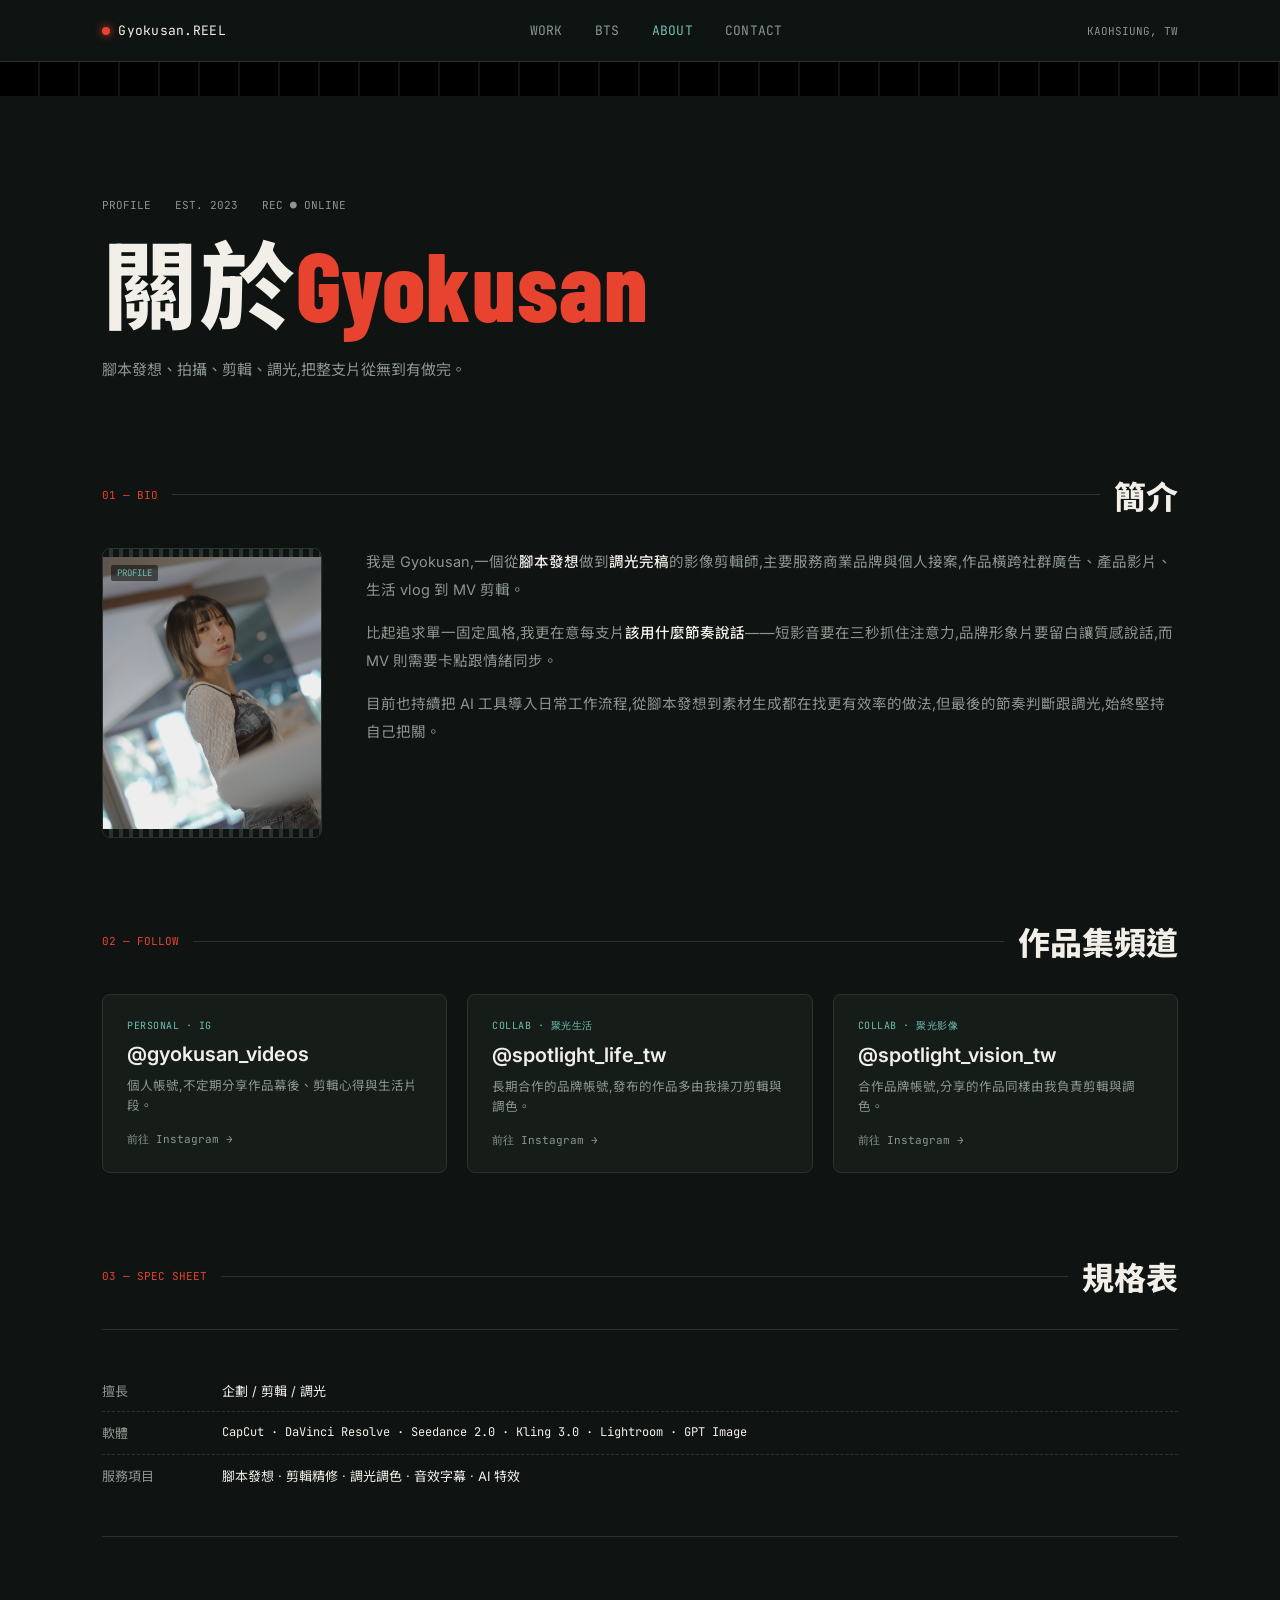
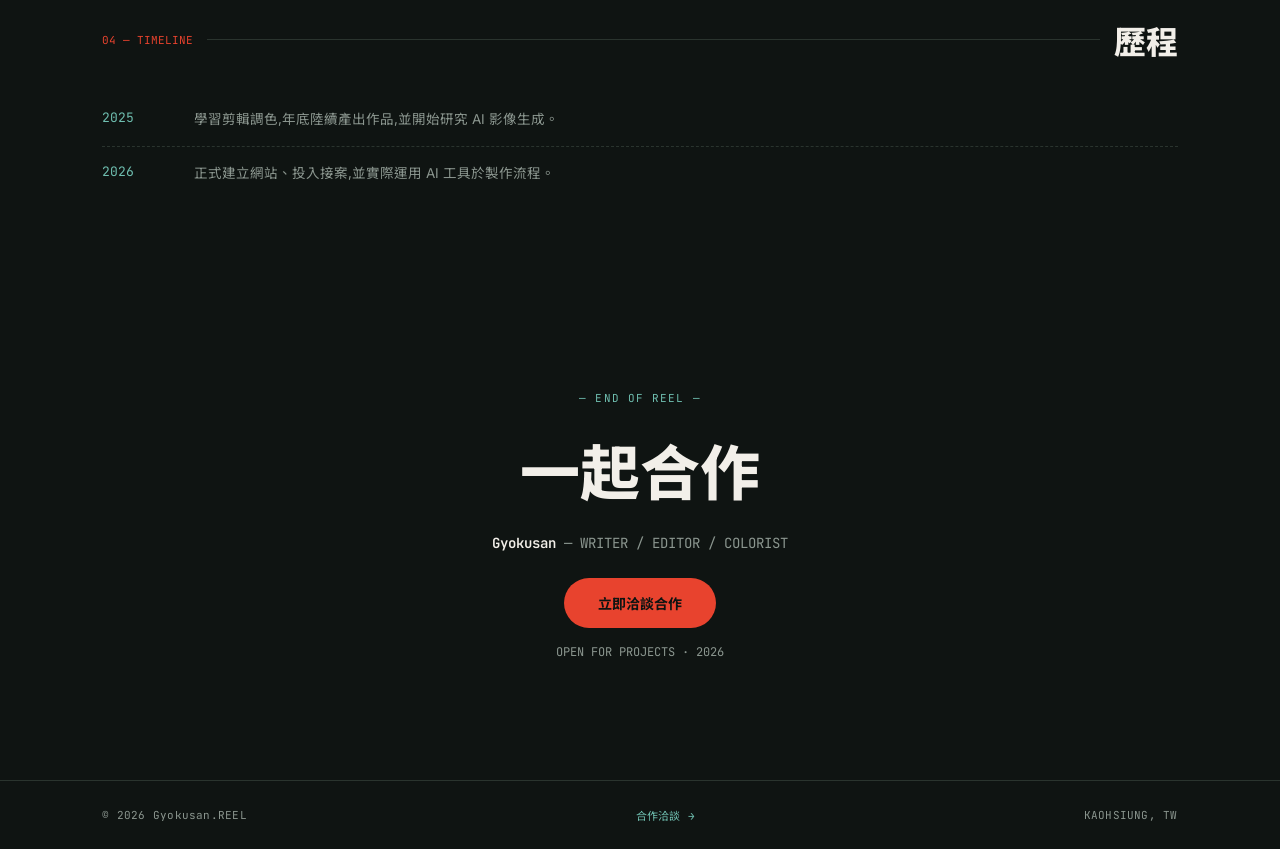
==== about.html @ 6fe77534 "Add Decap CMS support for works/bts grid" ====
<!DOCTYPE html>
<html lang="zh-Hant">
<head>
<meta charset="utf-8">
<meta name="viewport" content="width=device-width, initial-scale=1">
<title>關於 Gyokusan — Gyokusan.REEL</title>
<link rel="preconnect" href="https://fonts.googleapis.com">
<link href="https://fonts.googleapis.com/css2?family=Barlow+Condensed:wght@600;800&family=Inter:wght@400;500;600&family=JetBrains+Mono:wght@400;500&family=Noto+Sans+TC:wght@400;500;700;900&display=swap" rel="stylesheet">
<link rel="stylesheet" href="css/style.css">
</head>
<body>

<canvas id="ambient-canvas" data-color="111,191,176"></canvas>

<nav class="site-nav">
  <div class="site-nav__brand"><span class="site-nav__dot"></span>Gyokusan.REEL</div>
  <div class="site-nav__links">
    <a href="index.html">WORK</a>
    <a href="bts.html">BTS</a>
    <a href="about.html" class="is-active">ABOUT</a>
    <a href="contact.html">CONTACT</a>
  </div>
  <div class="site-nav__loc">KAOHSIUNG, TW</div>
</nav>

<div class="filmstrip"></div>

<section class="hero">
  <div class="hero__tags"><span>PROFILE</span><span>EST. 2023</span><span>REC ● ONLINE</span></div>
  <h1 style="font-size:clamp(44px,8vw,96px);">關於<span style="color:var(--accent-red);">Gyokusan</span></h1>
  <p style="max-width:480px;">腳本發想、拍攝、剪輯、調光,把整支片從無到有做完。</p>
</section>

<div class="section-head">
  <span class="section-head__tag">01 — BIO</span>
  <div class="section-head__rule"></div>
  <h2>簡介</h2>
</div>

<div class="about-bio">
  <div class="about-bio__photo">
    <div class="video-card__perf"></div>
    <div class="about-bio__photo-frame">
      <img src="images/profile.jpg" alt="Gyokusan 個人照">
      <span class="about-bio__photo-tag">PROFILE</span>
    </div>
    <div class="video-card__perf"></div>
  </div>
  <div class="about-bio__text">
    <p>我是 Gyokusan,一個從<b>腳本發想</b>做到<b>調光完稿</b>的影像剪輯師,主要服務商業品牌與個人接案,作品橫跨社群廣告、產品影片、生活 vlog 到 MV 剪輯。</p>
    <p>比起追求單一固定風格,我更在意每支片<b>該用什麼節奏說話</b>——短影音要在三秒抓住注意力,品牌形象片要留白讓質感說話,而 MV 則需要卡點跟情緒同步。</p>
    <p>目前也持續把 AI 工具導入日常工作流程,從腳本發想到素材生成都在找更有效率的做法,但最後的節奏判斷跟調光,始終堅持自己把關。</p>
  </div>
</div>

<div class="section-head">
  <span class="section-head__tag">02 — FOLLOW</span>
  <div class="section-head__rule"></div>
  <h2>作品集頻道</h2>
</div>

<div class="channel-grid">
  <a href="https://www.instagram.com/gyokusan_videos" target="_blank" rel="noopener" class="channel-card">
    <span class="channel-card__label">PERSONAL · IG</span>
    <span class="channel-card__handle">@gyokusan_videos</span>
    <span class="channel-card__desc">個人帳號,不定期分享作品幕後、剪輯心得與生活片段。</span>
    <span class="channel-card__link">前往 Instagram →</span>
  </a>
  <a href="https://www.instagram.com/spotlight_life_tw" target="_blank" rel="noopener" class="channel-card">
    <span class="channel-card__label">COLLAB · 聚光生活</span>
    <span class="channel-card__handle">@spotlight_life_tw</span>
    <span class="channel-card__desc">長期合作的品牌帳號,發布的作品多由我操刀剪輯與調色。</span>
    <span class="channel-card__link">前往 Instagram →</span>
  </a>
  <a href="https://www.instagram.com/spotlight_vision_tw" target="_blank" rel="noopener" class="channel-card">
    <span class="channel-card__label">COLLAB · 聚光影像</span>
    <span class="channel-card__handle">@spotlight_vision_tw</span>
    <span class="channel-card__desc">合作品牌帳號,分享的作品同樣由我負責剪輯與調色。</span>
    <span class="channel-card__link">前往 Instagram →</span>
  </a>
</div>

<div class="section-head">
  <span class="section-head__tag">03 — SPEC SHEET</span>
  <div class="section-head__rule"></div>
  <h2>規格表</h2>
</div>

<div class="spec-sheet">
  <div class="spec-sheet__row"><span class="spec-sheet__label">擅長</span><span>企劃 / 剪輯 / 調光</span></div>
  <div class="spec-sheet__row"><span class="spec-sheet__label">軟體</span><span class="spec-sheet__mono">CapCut · DaVinci Resolve · Seedance 2.0 · Kling 3.0 · Lightroom · GPT Image</span></div>
  <div class="spec-sheet__row"><span class="spec-sheet__label">服務項目</span><span>腳本發想 · 剪輯精修 · 調光調色 · 音效字幕 · AI 特效</span></div>
</div>

<div class="section-head">
  <span class="section-head__tag">04 — TIMELINE</span>
  <div class="section-head__rule"></div>
  <h2>歷程</h2>
</div>

<div class="timeline">
  <div class="timeline__row">
    <div class="timeline__year">2025</div>
    <div class="timeline__desc">學習剪輯調色,年底陸續產出作品,並開始研究 AI 影像生成。</div>
  </div>
  <div class="timeline__row">
    <div class="timeline__year">2026</div>
    <div class="timeline__desc">正式建立網站、投入接案,並實際運用 AI 工具於製作流程。</div>
  </div>
</div>

<div class="cta-block">
  <div class="cta-block__eyebrow">— END OF REEL —</div>
  <h2>一起合作</h2>
  <div class="cta-block__name"><b>Gyokusan</b> <span>— WRITER / EDITOR / COLORIST</span></div>
  <a href="contact.html" class="btn-primary">立即洽談合作</a>
  <div class="cta-block__status">OPEN FOR PROJECTS · 2026</div>
</div>

<footer class="site-footer">
  <span>© 2026 Gyokusan.REEL</span>
  <a href="contact.html">合作洽談 →</a>
  <span>KAOHSIUNG, TW</span>
</footer>

<script src="js/main.js"></script>
</body>
</html>
---- css/style.css ----
/* ==========================================================================
   Gyokusan.REEL — 共用樣式表
   Design tokens 依 README 規格還原
   ========================================================================== */

:root {
  --bg: #0F1412;
  --card-bg: #161D19;
  --border: #2A342E;
  --text: #F2EFE9;
  --text-muted: #8B968F;
  --text-muted-2: #5D6863;
  --accent-red: #E8432E;
  --accent-green: #6FBFB0;
}

* { box-sizing: border-box; }

html { scroll-behavior: smooth; }

body {
  margin: 0;
  background: var(--bg);
  color: var(--text);
  -webkit-font-smoothing: antialiased;
  font-family: 'Inter', 'Noto Sans TC', sans-serif;
}

a { color: var(--accent-green); text-decoration: none; }
a:hover { color: var(--text); }

.mono { font-family: 'JetBrains Mono', 'Noto Sans TC', monospace; }

input, textarea, select {
  font-family: 'Inter', 'Noto Sans TC', sans-serif;
}
input::placeholder, textarea::placeholder { color: var(--text-muted-2); }

@keyframes pulse { 0%, 100% { opacity: 1; } 50% { opacity: 0.35; } }

/* ---------------- Ambient background canvas ---------------- */
#ambient-canvas {
  position: fixed;
  inset: 0;
  z-index: -1;
  pointer-events: none;
  display: block;
}

/* ---------------- Nav bar ---------------- */
.site-nav {
  display: flex;
  align-items: center;
  justify-content: space-between;
  padding: 22px 8vw;
  border-bottom: 1px solid var(--border);
  position: sticky;
  top: 0;
  background: rgba(15, 20, 18, 0.9);
  backdrop-filter: blur(6px);
  z-index: 10;
}
.site-nav__brand {
  font-family: 'JetBrains Mono', 'Noto Sans TC', monospace;
  letter-spacing: 0.02em;
  font-size: 13px;
  display: flex;
  align-items: center;
  gap: 8px;
}
.site-nav__dot {
  width: 8px; height: 8px; border-radius: 50%;
  background: var(--accent-red);
  box-shadow: 0 0 8px var(--accent-red);
  display: inline-block;
  animation: pulse 1.6s infinite;
}
.site-nav__links {
  display: flex;
  gap: 32px;
  font-size: 13px;
  font-family: 'JetBrains Mono', 'Noto Sans TC', monospace;
  letter-spacing: 0.02em;
}
.site-nav__links a { color: var(--text-muted); }
.site-nav__links a.is-active { color: var(--accent-green); }
.site-nav__loc {
  font-family: 'JetBrains Mono', 'Noto Sans TC', monospace;
  font-size: 11px;
  color: var(--text-muted);
}

/* film-strip decorative bar */
.filmstrip {
  background: #000;
  height: 34px;
  width: 100%;
  background-image: repeating-linear-gradient(90deg, transparent, transparent 38px, rgba(242,239,233,0.08) 38px, rgba(242,239,233,0.08) 40px);
}

/* ---------------- Hero ---------------- */
.hero { position: relative; padding: 8vw 8vw 5vw; }
.hero__tags {
  font-size: 11px; color: var(--text-muted);
  display: flex; gap: 24px; margin-bottom: 28px; flex-wrap: wrap;
  font-family: 'JetBrains Mono', 'Noto Sans TC', monospace;
}
.hero h1 {
  font-family: 'Barlow Condensed', 'Noto Sans TC', sans-serif;
  font-weight: 800;
  letter-spacing: 0.01em;
  line-height: 0.92;
  margin: 0;
}
.hero p {
  color: var(--text-muted);
  font-size: 15px;
  line-height: 1.75;
  margin-top: 28px;
}
.hero__meta {
  margin-top: 40px;
  display: flex;
  flex-direction: column;
  gap: 6px;
  font-family: 'JetBrains Mono', 'Noto Sans TC', monospace;
  font-size: 11px;
  color: var(--text-muted);
}

/* ---------------- Section header (rule + label) ---------------- */
.section-head {
  display: flex; align-items: center; gap: 14px;
  padding: 0 8vw; margin: 10px 0 30px;
}
.section-head__tag {
  font-size: 11px; color: var(--accent-red); white-space: nowrap;
  font-family: 'JetBrains Mono', 'Noto Sans TC', monospace;
}
.section-head__rule { flex: 1; height: 1px; background: var(--border); }
.section-head h2 {
  font-family: 'Barlow Condensed', 'Noto Sans TC', sans-serif;
  font-weight: 800;
  font-size: clamp(24px, 3vw, 32px);
  white-space: nowrap;
  margin: 0;
}

/* ---------------- Editing pipeline timeline card (Home) ---------------- */
.pipeline-card {
  margin: 40px 8vw 80px;
  border: 1px solid var(--border);
  border-radius: 8px;
  padding: 20px 24px;
  background: var(--card-bg);
}
.pipeline-card__top {
  display: flex; justify-content: space-between; align-items: center;
  font-size: 11px; color: var(--text-muted); margin-bottom: 16px;
  flex-wrap: wrap; gap: 6px;
  font-family: 'JetBrains Mono', 'Noto Sans TC', monospace;
}
.pipeline-card__track {
  position: relative; height: 36px; border-radius: 4px; overflow: hidden;
  background-image: repeating-linear-gradient(90deg, var(--border), var(--border) 1px, transparent 1px, transparent 28px);
}
.pipeline-card__fill {
  position: absolute; left: 0; top: 0; bottom: 0; width: 34%;
  background: linear-gradient(90deg, rgba(232,67,46,0.35), rgba(232,67,46,0.05));
}
.pipeline-card__head {
  position: absolute; left: 34%; top: -4px; bottom: -4px; width: 2px;
  background: var(--accent-red);
}
.pipeline-card__labels {
  display: flex; justify-content: space-between; margin-top: 12px;
  font-size: 10px; color: var(--text-muted); flex-wrap: wrap; gap: 8px;
  font-family: 'JetBrains Mono', 'Noto Sans TC', monospace;
}
.pipeline-card__note {
  margin-top: 18px; padding-top: 14px; border-top: 1px dashed var(--border);
  font-size: 12px; color: var(--accent-green); text-align: center;
  letter-spacing: 0.03em;
  font-family: 'JetBrains Mono', 'Noto Sans TC', monospace;
}

/* ---------------- Video card row (Home, horizontal scroll) ---------------- */
.work-row { padding: 0 8vw; margin-bottom: 38px; }
.work-row__label {
  display: flex; align-items: center; gap: 10px; margin-bottom: 16px;
  font-size: 13px; color: var(--text-muted);
}
.work-row__dot { width: 6px; height: 6px; border-radius: 50%; background: var(--accent-green); }
.work-row__scroll { display: flex; gap: 12px; overflow-x: auto; padding-bottom: 14px; }

/* ---------------- Video card ---------------- */
.video-card {
  width: 130px; flex-shrink: 0;
  background: var(--card-bg);
  border: 1px solid var(--border);
  border-radius: 8px;
  overflow: hidden;
  cursor: pointer;
}
.video-card__media {
  aspect-ratio: 9 / 16;
  background: linear-gradient(135deg, #24312A, #10140F);
  position: relative;
  display: flex; align-items: center; justify-content: center;
}
.video-card--square .video-card__media { aspect-ratio: 1 / 1; }
.video-card__media.has-thumb { background-size: cover; background-position: center; }
.video-card__ratio-tag {
  position: absolute; top: 8px; left: 8px;
  font-size: 9px; background: rgba(0,0,0,0.5); padding: 3px 6px; border-radius: 3px;
  color: var(--accent-green);
  font-family: 'JetBrains Mono', monospace;
}
.video-card__cat-tag {
  position: absolute; top: 6px; right: 6px;
  font-size: 7px; background: rgba(232,67,46,0.65); padding: 2px 4px; border-radius: 2px;
  font-family: 'JetBrains Mono', monospace;
}
.video-card__play-icon {
  width: 0; height: 0;
  border-top: 10px solid transparent; border-bottom: 10px solid transparent;
  border-left: 16px solid rgba(242,239,233,0.55);
  filter: drop-shadow(0 0 2px rgba(0,0,0,0.6));
}
.video-card__dur-tag {
  position: absolute; bottom: 8px; right: 8px;
  font-size: 9px; background: rgba(0,0,0,0.5); padding: 3px 6px; border-radius: 3px;
  color: var(--text-muted);
  font-family: 'JetBrains Mono', monospace;
}
.video-card__num-tag {
  position: absolute; top: 6px; left: 6px;
  font-size: 9px; color: var(--accent-green); background: rgba(0,0,0,0.5);
  padding: 2px 5px; border-radius: 2px;
  font-family: 'JetBrains Mono', monospace;
}
.video-card__info { padding: 10px 12px 12px; }
.video-card__title { font-size: 13px; margin-bottom: 3px; font-weight: 600; }
.video-card__desc { font-size: 10px; color: var(--text-muted); }
.video-card iframe { width: 100%; height: 100%; border: 0; display: block; }

/* film-perforation strip used on BTS square cards */
.video-card__perf {
  height: 8px;
  background-image: repeating-linear-gradient(90deg, #0F1412 0 6px, var(--border) 6px 10px);
}

/* expand-to-modal button, shown once a card is playing */
.video-card__expand {
  position: absolute; bottom: 6px; left: 6px;
  width: 22px; height: 22px; border-radius: 4px;
  background: rgba(0,0,0,0.6); border: 1px solid rgba(242,239,233,0.3);
  display: flex; align-items: center; justify-content: center;
  cursor: pointer; z-index: 2;
}
.video-card__expand svg { width: 12px; height: 12px; }

/* grid layout used on AllWorks / BTS */
.video-grid {
  display: grid;
  grid-template-columns: repeat(auto-fill, minmax(150px, 1fr));
  gap: 14px;
  padding: 0 8vw 100px;
}
.video-grid--square {
  display: grid;
  grid-template-columns: repeat(auto-fill, minmax(130px, 1fr));
  gap: 10px;
  padding: 0 8vw;
  margin-bottom: 100px;
}

/* ---------------- Filter chips (AllWorks) ---------------- */
.filter-row {
  display: flex; gap: 10px; padding: 30px 8vw 34px; flex-wrap: wrap;
  font-family: 'JetBrains Mono', monospace;
}
.filter-chip {
  font-size: 11px; padding: 8px 18px; border-radius: 20px;
  border: 1px solid var(--border); color: var(--text-muted);
  cursor: pointer; background: transparent;
  font-family: 'JetBrains Mono', monospace;
}
.filter-chip.is-active {
  border-color: var(--accent-green); color: var(--bg);
  background: var(--accent-green); font-weight: 600;
}

/* ---------------- CTA / footer block ---------------- */
.cta-block { padding: 100px 8vw 120px; text-align: center; }
.cta-block__eyebrow {
  font-size: 11px; color: var(--accent-green); margin-bottom: 20px;
  letter-spacing: 0.1em;
  font-family: 'JetBrains Mono', monospace;
}
.cta-block h2 {
  font-family: 'Barlow Condensed', 'Noto Sans TC', sans-serif;
  font-weight: 800;
  font-size: clamp(38px, 6vw, 60px);
  margin: 0 0 22px;
}
.cta-block__name {
  font-size: 14px; margin: 6px 0 26px;
  font-family: 'JetBrains Mono', monospace;
}
.cta-block__name b { color: var(--text); font-weight: 600; }
.cta-block__name span { color: var(--text-muted); }
.btn-primary {
  display: inline-flex; align-items: center; gap: 10px;
  padding: 15px 34px; background: var(--accent-red); color: var(--bg);
  font-weight: 700; border-radius: 40px; font-size: 14px; text-decoration: none;
  border: none; cursor: pointer;
}
.cta-block__status {
  color: var(--text-muted); font-size: 12px; margin-top: 16px;
  font-family: 'JetBrains Mono', monospace;
}

.btn-ghost {
  display: inline-flex; align-items: center; gap: 10px;
  font-family: 'JetBrains Mono', monospace; font-size: 12px; letter-spacing: 0.04em;
  padding: 13px 32px; border: 1px solid var(--border); border-radius: 30px;
  color: var(--text-muted); text-decoration: none; cursor: pointer; background: transparent;
}

/* ---------------- Site footer ---------------- */
.site-footer {
  display: flex; justify-content: space-between; align-items: center;
  padding: 26px 8vw; border-top: 1px solid var(--border);
  font-size: 11px; color: var(--text-muted); flex-wrap: wrap; gap: 10px;
  font-family: 'JetBrains Mono', 'Noto Sans TC', monospace; letter-spacing: 0.02em;
}

/* ==========================================================================
   About page
   ========================================================================== */
.about-bio {
  padding: 0 8vw; margin-bottom: 80px;
  display: grid; grid-template-columns: 220px 1fr; gap: 44px;
}
.about-bio__photo {
  border: 1px solid var(--border); border-radius: 8px; overflow: hidden; height: fit-content;
}
.about-bio__photo-frame { aspect-ratio: 4 / 5; position: relative; overflow: hidden; }
.about-bio__photo-frame img {
  width: 100%; height: 100%; object-fit: cover; object-position: center 30%; display: block;
}
.about-bio__photo-tag {
  position: absolute; top: 8px; left: 8px;
  font-size: 9px; color: var(--accent-green); background: rgba(0,0,0,0.5);
  padding: 2px 6px; border-radius: 2px;
  font-family: 'JetBrains Mono', monospace;
}
.about-bio__text p {
  font-size: 14.5px; line-height: 1.9; color: var(--text-muted); margin: 0 0 16px;
}
.about-bio__text p:last-child { margin-bottom: 0; }
.about-bio__text b { color: var(--text); font-weight: 500; }

.channel-grid {
  padding: 0 8vw; margin-bottom: 80px;
  display: grid; grid-template-columns: repeat(auto-fit, minmax(260px, 1fr)); gap: 20px;
}
.channel-card {
  text-decoration: none; color: inherit;
  background: var(--card-bg); border: 1px solid var(--border); border-radius: 8px;
  padding: 24px; display: flex; flex-direction: column; gap: 10px;
}
.channel-card__label {
  font-size: 10px; color: var(--accent-green); font-family: 'JetBrains Mono', monospace; letter-spacing: 0.05em;
}
.channel-card__handle { font-size: 20px; font-weight: 600; }
.channel-card__desc { font-size: 12.5px; color: var(--text-muted); line-height: 1.6; }
.channel-card__link { font-size: 11px; color: var(--text-muted); font-family: 'JetBrains Mono', monospace; margin-top: 6px; }

.spec-sheet {
  margin: 0 8vw 80px; border-top: 1px solid var(--border); border-bottom: 1px solid var(--border);
  padding: 40px 0;
}
.spec-sheet__row {
  display: flex; align-items: flex-start; gap: 24px; padding: 11px 0;
  border-bottom: 1px dashed var(--border); font-size: 13px;
}
.spec-sheet__row:last-child { border-bottom: none; }
.spec-sheet__label { color: var(--text-muted); flex: 0 0 96px; white-space: nowrap; }
.spec-sheet__mono { font-family: 'JetBrains Mono', monospace; font-size: 12px; line-height: 1.6; }

.timeline { padding: 0 8vw; margin-bottom: 90px; }
.timeline__row { display: flex; gap: 28px; padding: 16px 0; border-bottom: 1px dashed var(--border); }
.timeline__row:last-child { border-bottom: none; }
.timeline__year { flex: 0 0 64px; color: var(--accent-green); font-size: 13px; font-family: 'JetBrains Mono', monospace; }
.timeline__desc { font-size: 13.5px; color: var(--text-muted); line-height: 1.6; }

/* ==========================================================================
   Contact page
   ========================================================================== */
.quick-links {
  padding: 0 8vw; margin-bottom: 70px;
  display: grid; grid-template-columns: repeat(auto-fit, minmax(220px, 1fr)); gap: 16px;
}
.quick-link-card {
  text-decoration: none; color: inherit;
  background: var(--card-bg); border: 1px solid var(--border); border-radius: 8px;
  padding: 22px; display: flex; flex-direction: column; gap: 8px;
}
.quick-link-card__label { font-size: 10px; color: var(--accent-green); font-family: 'JetBrains Mono', monospace; letter-spacing: 0.05em; }
.quick-link-card__value { font-size: 15px; font-weight: 600; word-break: break-all; }

.pricing-block { padding: 0 8vw; margin-bottom: 70px; }
.pricing-block__label { font-size: 13px; color: var(--accent-green); font-family: 'JetBrains Mono', monospace; margin-bottom: 14px; }

.tier-grid {
  display: grid; grid-template-columns: repeat(auto-fit, minmax(240px, 1fr)); gap: 12px; margin-bottom: 44px;
}
.tier-card {
  background: var(--card-bg); border: 1px solid var(--border); border-radius: 8px;
  padding: 20px 22px; display: flex; flex-direction: column; gap: 8px;
}
.tier-card__name { font-size: 14px; font-weight: 700; }
.tier-card__for { font-size: 11.5px; color: var(--accent-green); }
.tier-card__desc { font-size: 12.5px; color: var(--text-muted); line-height: 1.6; }

.price-table { border: 1px solid var(--border); border-radius: 8px; overflow-x: auto; margin-bottom: 12px; }
.price-table__row {
  display: grid; grid-template-columns: 130px repeat(3, 1fr); gap: 12px;
  padding: 14px 18px; border-bottom: 1px dashed var(--border); font-size: 13px; min-width: 520px;
}
.price-table__row:last-child { border-bottom: none; }
.price-table__row--head { border-bottom: 1px solid var(--border); font-size: 12px; color: var(--text-muted); }
.price-table__row span:first-child { color: var(--text-muted); }
.pricing-block__footnote { margin: 0 0 44px; font-size: 12px; color: var(--text-muted); line-height: 1.6; }

.notice-box {
  padding: 16px 18px; border: 1px dashed var(--border); border-radius: 8px;
  font-size: 12.5px; color: var(--text-muted); line-height: 1.7;
}
.notice-box b { color: var(--text); font-weight: 600; }

.process-block { padding: 0 8vw; margin-bottom: 70px; }
.process-block__label { font-size: 13px; color: var(--accent-green); font-family: 'JetBrains Mono', monospace; margin-bottom: 18px; }
.process-grid { display: grid; grid-template-columns: repeat(auto-fit, minmax(130px, 1fr)); gap: 10px; }
.process-step { text-align: center; padding: 16px 8px; }
.process-step__title { font-size: 13px; font-weight: 600; margin-bottom: 4px; }
.process-step__desc { font-size: 11px; color: var(--text-muted); line-height: 1.5; }
.process-block .notice-box { margin-top: 26px; }

/* ---------------- Contact form ---------------- */
.form-wrap { padding: 0 8vw; margin-bottom: 100px; }
.form-card {
  max-width: 640px; background: var(--card-bg); border: 1px solid var(--border);
  border-radius: 12px; padding: 36px;
}
.form-field { display: flex; flex-direction: column; gap: 8px; margin-bottom: 20px; }
.form-field:last-of-type { margin-bottom: 0; }
.form-field label {
  font-size: 12px; color: var(--text-muted); font-family: 'JetBrains Mono', monospace;
}
.form-field input, .form-field select, .form-field textarea {
  background: var(--bg); border: 1px solid var(--border); border-radius: 6px;
  padding: 12px 14px; color: var(--text); font-size: 14px; outline: none;
  font-family: inherit; resize: vertical;
}
.form-field input:focus, .form-field select:focus, .form-field textarea:focus {
  border-color: var(--accent-green);
}
.form-hint { font-size: 10.5px; color: var(--text-muted-2); line-height: 1.5; }
.form-submit-note { font-size: 11px; color: var(--text-muted); line-height: 1.6; margin-top: 16px; }
.form-card button[disabled] { opacity: 0.6; cursor: not-allowed; }

.form-success { text-align: center; padding: 30px 0; display: flex; flex-direction: column; gap: 14px; align-items: center; }
.form-success__eyebrow { font-size: 12px; color: var(--accent-green); letter-spacing: 0.1em; font-family: 'JetBrains Mono', monospace; }
.form-success__title { font-size: 20px; font-weight: 600; }
.form-success__desc { font-size: 13px; color: var(--text-muted); max-width: 400px; line-height: 1.7; }
.btn-reset {
  margin-top: 10px; padding: 10px 24px; background: transparent;
  border: 1px solid var(--border); border-radius: 30px; color: var(--text-muted);
  font-size: 12px; cursor: pointer;
}

.hidden { display: none !important; }

/* ==========================================================================
   BTS page extras
   ========================================================================== */
.bts-roll-head {
  display: flex; align-items: center; gap: 14px; padding: 0 8vw; margin: 10px 0 30px;
}
.bts-roll-head__count {
  font-size: 11px; color: var(--text-muted); margin-left: auto;
  font-family: 'JetBrains Mono', monospace;
}

/* ==========================================================================
   Video modal (真正彈出視窗)
   ========================================================================== */
.video-modal {
  position: fixed; inset: 0; z-index: 100;
  background: rgba(6, 9, 8, 0.86);
  display: flex; align-items: center; justify-content: center;
  padding: 40px 20px;
}
.video-modal__box {
  width: 100%; max-width: 900px;
  aspect-ratio: 16 / 9;
  background: #000;
  border: 1px solid var(--border);
  border-radius: 10px;
  overflow: hidden;
  position: relative;
}
.video-modal__box iframe { width: 100%; height: 100%; border: 0; display: block; }
.video-modal__close {
  position: absolute; top: -42px; right: 0;
  width: 32px; height: 32px; border-radius: 50%;
  background: var(--card-bg); border: 1px solid var(--border);
  color: var(--text); font-size: 16px; cursor: pointer;
  display: flex; align-items: center; justify-content: center;
}

/* ==========================================================================
   Responsive
   ========================================================================== */
@media (max-width: 720px) {
  .about-bio { grid-template-columns: 1fr; }
  .about-bio__photo { max-width: 220px; }
  .site-nav__links { gap: 18px; }
  .site-nav__loc { display: none; }
}
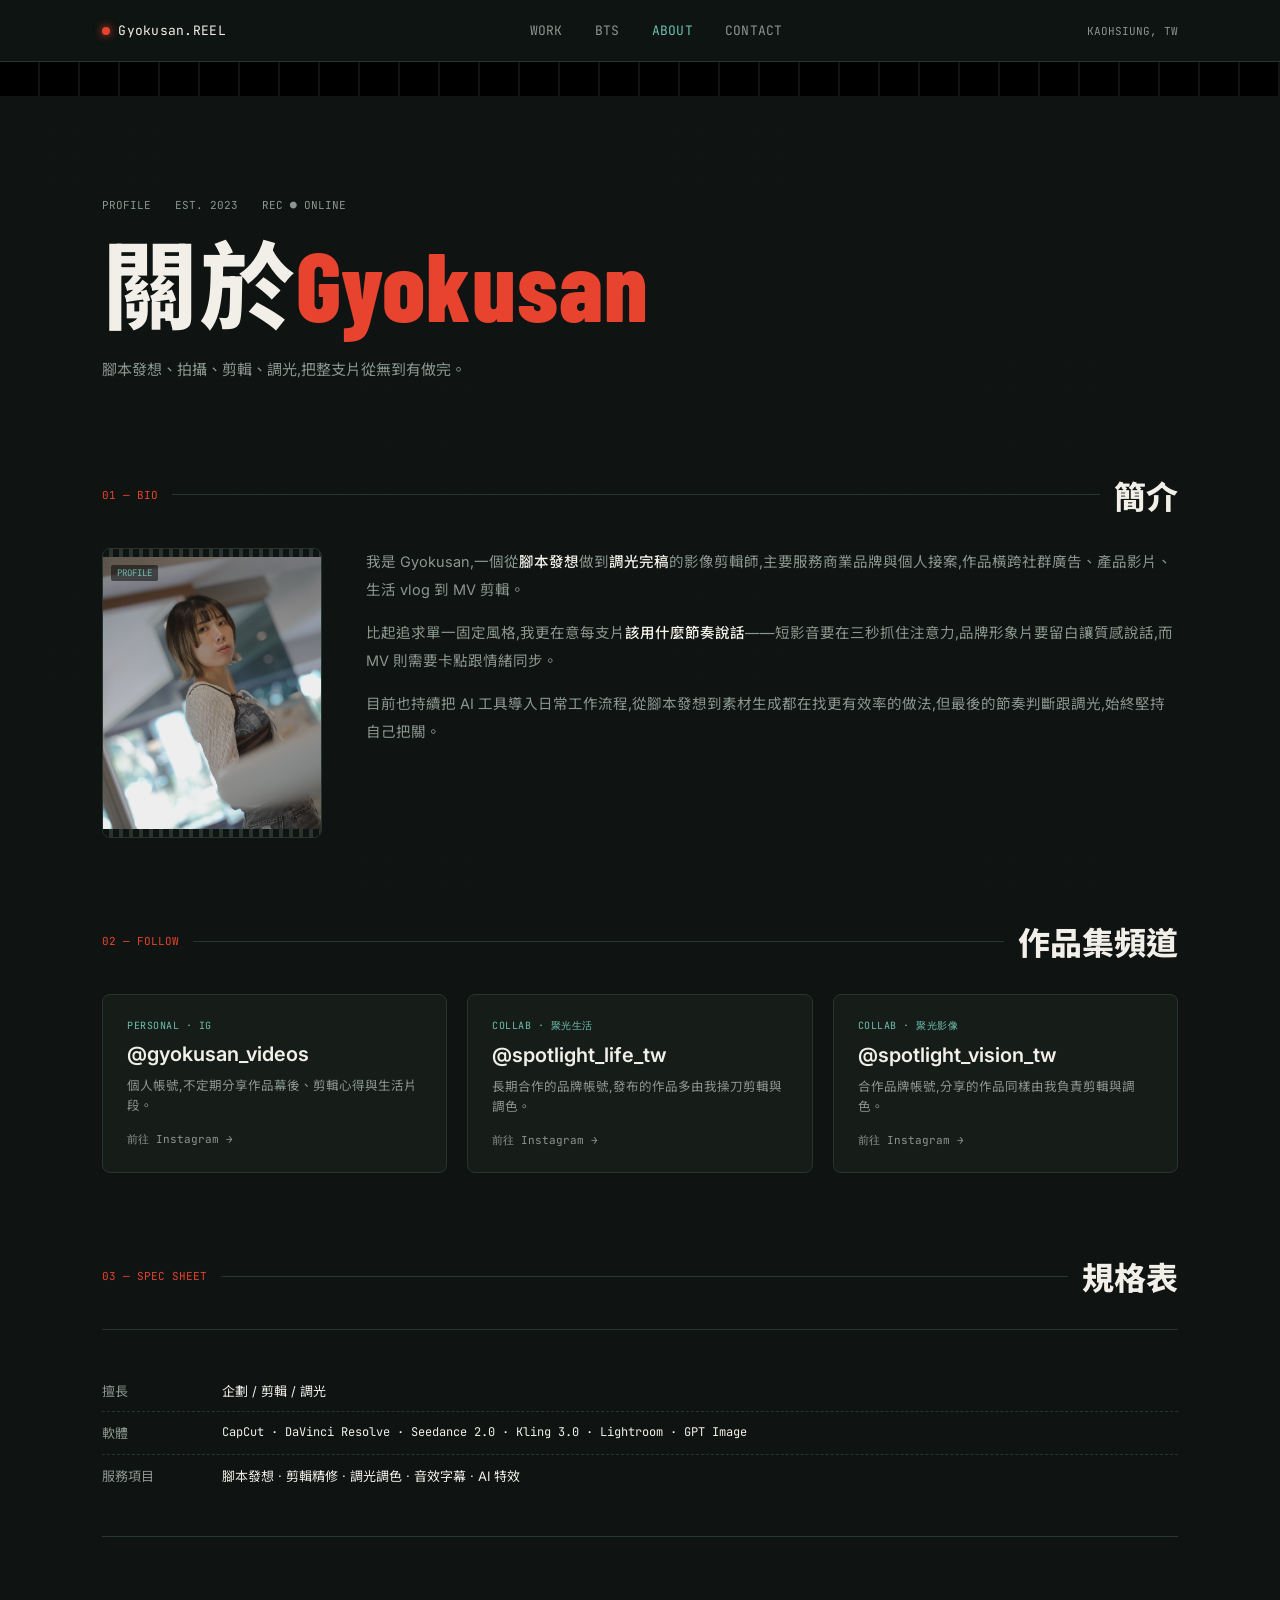
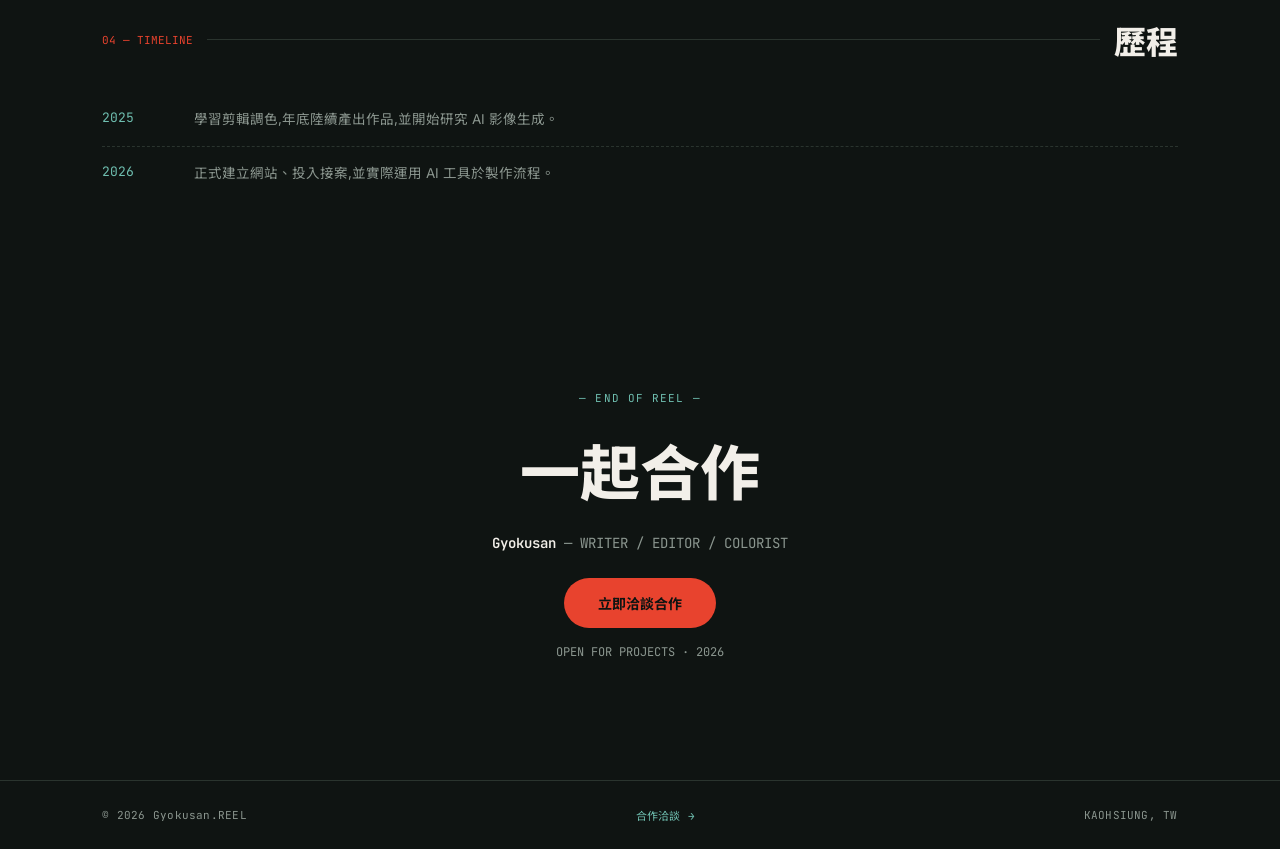
==== commit 8576df29: "Make nav logo clickable, linking back to the work page" ====
--- a/about.html
+++ b/about.html
@@ -13,7 +13,7 @@
 <canvas id="ambient-canvas" data-color="111,191,176"></canvas>
 
 <nav class="site-nav">
-  <div class="site-nav__brand"><span class="site-nav__dot"></span>Gyokusan.REEL</div>
+  <a href="index.html" class="site-nav__brand"><span class="site-nav__dot"></span>Gyokusan.REEL</a>
   <div class="site-nav__links">
     <a href="index.html">WORK</a>
     <a href="bts.html">BTS</a>
--- a/css/style.css
+++ b/css/style.css
@@ -67,6 +67,8 @@
   display: flex;
   align-items: center;
   gap: 8px;
+  color: inherit;
+  text-decoration: none;
 }
 .site-nav__dot {
   width: 8px; height: 8px; border-radius: 50%;
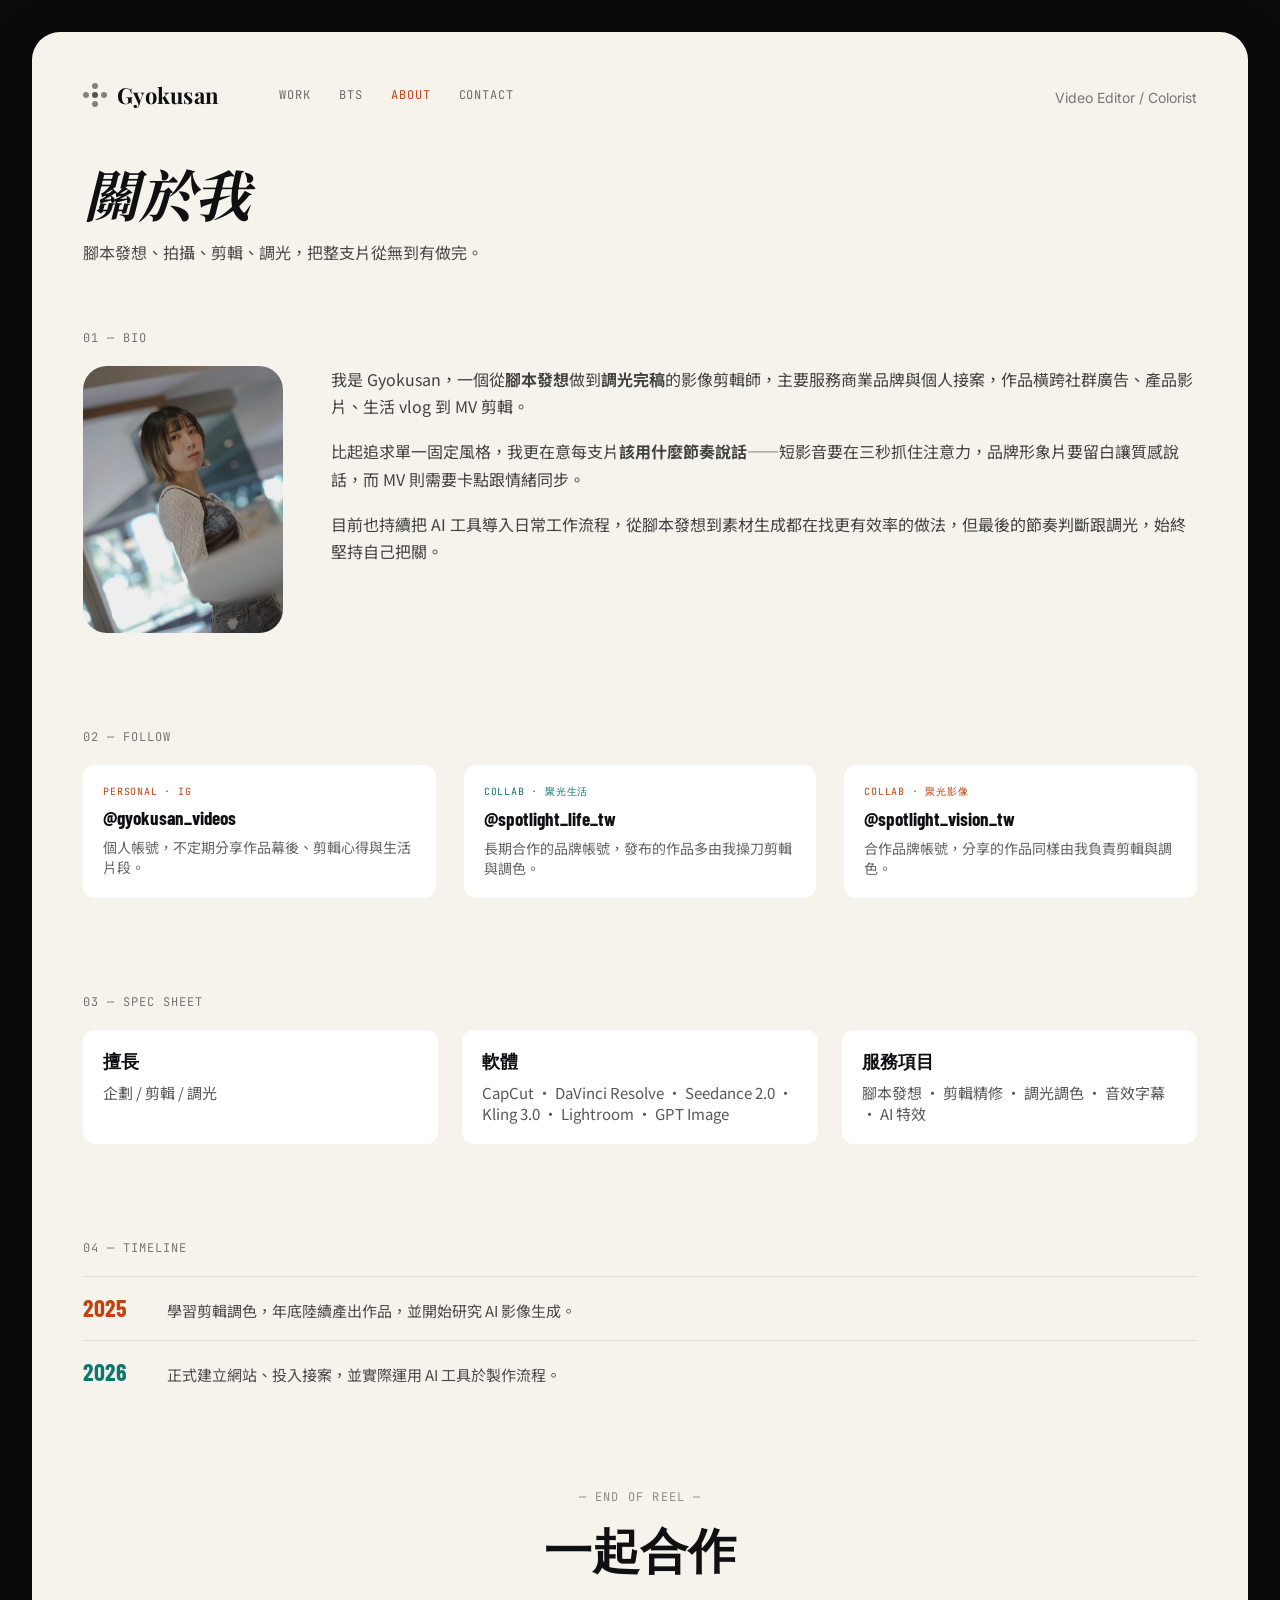
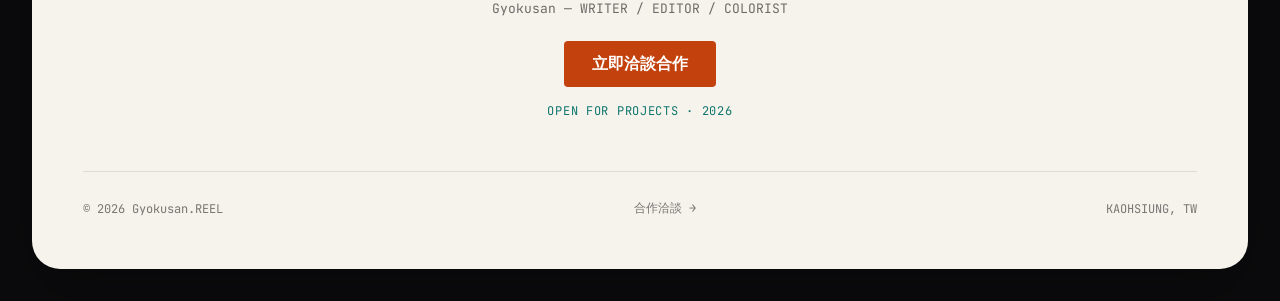
==== commit 262685b0: "Apply new cream/paper design from design_handoff_gyokusan_portfolio Full visual rebuild of index/bts" ====
--- a/about.html
+++ b/about.html
@@ -3,125 +3,117 @@
 <head>
 <meta charset="utf-8">
 <meta name="viewport" content="width=device-width, initial-scale=1">
-<title>關於 Gyokusan — Gyokusan.REEL</title>
+<title>關於我 — Gyokusan.REEL</title>
 <link rel="preconnect" href="https://fonts.googleapis.com">
-<link href="https://fonts.googleapis.com/css2?family=Barlow+Condensed:wght@600;800&family=Inter:wght@400;500;600&family=JetBrains+Mono:wght@400;500&family=Noto+Sans+TC:wght@400;500;700;900&display=swap" rel="stylesheet">
+<link rel="stylesheet" href="https://fonts.googleapis.com/css2?family=Barlow+Condensed:wght@500;600;700&family=Noto+Sans+TC:wght@400;500;700&family=Noto+Serif+TC:wght@700&family=Playfair+Display:wght@600;700&family=Inter:wght@400;500;600&family=JetBrains+Mono:wght@400;500&display=swap">
 <link rel="stylesheet" href="css/style.css">
 </head>
 <body>
 
-<canvas id="ambient-canvas" data-color="111,191,176"></canvas>
+<video id="bg-wave" class="bg-wave" muted loop playsinline src="videos/bg-wave.mp4"></video>
 
-<nav class="site-nav">
-  <a href="index.html" class="site-nav__brand"><span class="site-nav__dot"></span>Gyokusan.REEL</a>
-  <div class="site-nav__links">
-    <a href="index.html">WORK</a>
-    <a href="bts.html">BTS</a>
-    <a href="about.html" class="is-active">ABOUT</a>
-    <a href="contact.html">CONTACT</a>
-  </div>
-  <div class="site-nav__loc">KAOHSIUNG, TW</div>
-</nav>
+<div class="page-wrap">
+  <div class="paper">
 
-<div class="filmstrip"></div>
+    <nav class="site-nav">
+      <a href="index.html" class="site-nav__brand">
+        <span class="brand-mark">
+          <span></span><span class="dot"></span><span></span>
+          <span class="dot"></span><span class="dot dot--center"></span><span class="dot"></span>
+          <span></span><span class="dot"></span><span></span>
+        </span>
+        <span>Gyokusan</span>
+      </a>
+      <div class="site-nav__links">
+        <a href="index.html">WORK</a>
+        <a href="bts.html">BTS</a>
+        <a href="about.html" class="is-active">ABOUT</a>
+        <a href="contact.html">CONTACT</a>
+      </div>
+      <span class="site-nav__role">Video Editor / Colorist</span>
+    </nav>
 
-<section class="hero">
-  <div class="hero__tags"><span>PROFILE</span><span>EST. 2023</span><span>REC ● ONLINE</span></div>
-  <h1 style="font-size:clamp(44px,8vw,96px);">關於<span style="color:var(--accent-red);">Gyokusan</span></h1>
-  <p style="max-width:480px;">腳本發想、拍攝、剪輯、調光,把整支片從無到有做完。</p>
-</section>
+    <section class="hero">
+      <h1 style="font-size:clamp(34px,5.5vw,56px);">關於我</h1>
+      <p>腳本發想、拍攝、剪輯、調光，把整支片從無到有做完。</p>
+    </section>
 
-<div class="section-head">
-  <span class="section-head__tag">01 — BIO</span>
-  <div class="section-head__rule"></div>
-  <h2>簡介</h2>
-</div>
+    <section class="section">
+      <span class="section__kicker">01 — BIO</span>
+      <div class="bio-grid">
+        <div class="bio-grid__photo">
+          <img src="images/profile.jpg" alt="Gyokusan 個人照">
+        </div>
+        <div class="bio-grid__text">
+          <p>我是 Gyokusan，一個從<strong>腳本發想</strong>做到<strong>調光完稿</strong>的影像剪輯師，主要服務商業品牌與個人接案，作品橫跨社群廣告、產品影片、生活 vlog 到 MV 剪輯。</p>
+          <p>比起追求單一固定風格，我更在意每支片<strong>該用什麼節奏說話</strong>——短影音要在三秒抓住注意力，品牌形象片要留白讓質感說話，而 MV 則需要卡點跟情緒同步。</p>
+          <p>目前也持續把 AI 工具導入日常工作流程，從腳本發想到素材生成都在找更有效率的做法，但最後的節奏判斷跟調光，始終堅持自己把關。</p>
+        </div>
+      </div>
+    </section>
 
-<div class="about-bio">
-  <div class="about-bio__photo">
-    <div class="video-card__perf"></div>
-    <div class="about-bio__photo-frame">
-      <img src="images/profile.jpg" alt="Gyokusan 個人照">
-      <span class="about-bio__photo-tag">PROFILE</span>
-    </div>
-    <div class="video-card__perf"></div>
-  </div>
-  <div class="about-bio__text">
-    <p>我是 Gyokusan,一個從<b>腳本發想</b>做到<b>調光完稿</b>的影像剪輯師,主要服務商業品牌與個人接案,作品橫跨社群廣告、產品影片、生活 vlog 到 MV 剪輯。</p>
-    <p>比起追求單一固定風格,我更在意每支片<b>該用什麼節奏說話</b>——短影音要在三秒抓住注意力,品牌形象片要留白讓質感說話,而 MV 則需要卡點跟情緒同步。</p>
-    <p>目前也持續把 AI 工具導入日常工作流程,從腳本發想到素材生成都在找更有效率的做法,但最後的節奏判斷跟調光,始終堅持自己把關。</p>
+    <section class="section section--tight">
+      <span class="section__kicker">02 — FOLLOW</span>
+      <div class="follow-grid">
+        <div class="card-white">
+          <div class="follow-card__kicker" style="color:var(--orange);">PERSONAL · IG</div>
+          <div class="follow-card__handle">@gyokusan_videos</div>
+          <p class="follow-card__desc">個人帳號，不定期分享作品幕後、剪輯心得與生活片段。</p>
+        </div>
+        <div class="card-white">
+          <div class="follow-card__kicker" style="color:var(--teal);">COLLAB · 聚光生活</div>
+          <div class="follow-card__handle">@spotlight_life_tw</div>
+          <p class="follow-card__desc">長期合作的品牌帳號，發布的作品多由我操刀剪輯與調色。</p>
+        </div>
+        <div class="card-white">
+          <div class="follow-card__kicker" style="color:var(--orange);">COLLAB · 聚光影像</div>
+          <div class="follow-card__handle">@spotlight_vision_tw</div>
+          <p class="follow-card__desc">合作品牌帳號，分享的作品同樣由我負責剪輯與調色。</p>
+        </div>
+      </div>
+    </section>
+
+    <section class="section">
+      <span class="section__kicker">03 — SPEC SHEET</span>
+      <div class="spec-grid">
+        <div class="card-white spec-card"><h4>擅長</h4><p>企劃 / 剪輯 / 調光</p></div>
+        <div class="card-white spec-card"><h4>軟體</h4><p>CapCut · DaVinci Resolve · Seedance 2.0 · Kling 3.0 · Lightroom · GPT Image</p></div>
+        <div class="card-white spec-card"><h4>服務項目</h4><p>腳本發想 · 剪輯精修 · 調光調色 · 音效字幕 · AI 特效</p></div>
+      </div>
+    </section>
+
+    <section class="section section--tight">
+      <span class="section__kicker">04 — TIMELINE</span>
+      <div class="timeline">
+        <div class="timeline__row">
+          <span class="timeline__year" style="color:var(--orange);">2025</span>
+          <p class="timeline__desc">學習剪輯調色，年底陸續產出作品，並開始研究 AI 影像生成。</p>
+        </div>
+        <div class="timeline__row">
+          <span class="timeline__year" style="color:var(--teal);">2026</span>
+          <p class="timeline__desc">正式建立網站、投入接案，並實際運用 AI 工具於製作流程。</p>
+        </div>
+      </div>
+    </section>
+
+    <section class="cta">
+      <span class="cta__eyebrow">— END OF REEL —</span>
+      <h2 class="cta__title">一起合作</h2>
+      <p class="cta__subtitle">Gyokusan — WRITER / EDITOR / COLORIST</p>
+      <div class="cta__actions">
+        <a href="contact.html" class="btn-primary">立即洽談合作</a>
+        <span class="status-tag">OPEN FOR PROJECTS · 2026</span>
+      </div>
+    </section>
+
+    <footer class="site-footer">
+      <span>© 2026 Gyokusan.REEL</span>
+      <a href="contact.html">合作洽談 →</a>
+      <span>KAOHSIUNG, TW</span>
+    </footer>
+
   </div>
 </div>
-
-<div class="section-head">
-  <span class="section-head__tag">02 — FOLLOW</span>
-  <div class="section-head__rule"></div>
-  <h2>作品集頻道</h2>
-</div>
-
-<div class="channel-grid">
-  <a href="https://www.instagram.com/gyokusan_videos" target="_blank" rel="noopener" class="channel-card">
-    <span class="channel-card__label">PERSONAL · IG</span>
-    <span class="channel-card__handle">@gyokusan_videos</span>
-    <span class="channel-card__desc">個人帳號,不定期分享作品幕後、剪輯心得與生活片段。</span>
-    <span class="channel-card__link">前往 Instagram →</span>
-  </a>
-  <a href="https://www.instagram.com/spotlight_life_tw" target="_blank" rel="noopener" class="channel-card">
-    <span class="channel-card__label">COLLAB · 聚光生活</span>
-    <span class="channel-card__handle">@spotlight_life_tw</span>
-    <span class="channel-card__desc">長期合作的品牌帳號,發布的作品多由我操刀剪輯與調色。</span>
-    <span class="channel-card__link">前往 Instagram →</span>
-  </a>
-  <a href="https://www.instagram.com/spotlight_vision_tw" target="_blank" rel="noopener" class="channel-card">
-    <span class="channel-card__label">COLLAB · 聚光影像</span>
-    <span class="channel-card__handle">@spotlight_vision_tw</span>
-    <span class="channel-card__desc">合作品牌帳號,分享的作品同樣由我負責剪輯與調色。</span>
-    <span class="channel-card__link">前往 Instagram →</span>
-  </a>
-</div>
-
-<div class="section-head">
-  <span class="section-head__tag">03 — SPEC SHEET</span>
-  <div class="section-head__rule"></div>
-  <h2>規格表</h2>
-</div>
-
-<div class="spec-sheet">
-  <div class="spec-sheet__row"><span class="spec-sheet__label">擅長</span><span>企劃 / 剪輯 / 調光</span></div>
-  <div class="spec-sheet__row"><span class="spec-sheet__label">軟體</span><span class="spec-sheet__mono">CapCut · DaVinci Resolve · Seedance 2.0 · Kling 3.0 · Lightroom · GPT Image</span></div>
-  <div class="spec-sheet__row"><span class="spec-sheet__label">服務項目</span><span>腳本發想 · 剪輯精修 · 調光調色 · 音效字幕 · AI 特效</span></div>
-</div>
-
-<div class="section-head">
-  <span class="section-head__tag">04 — TIMELINE</span>
-  <div class="section-head__rule"></div>
-  <h2>歷程</h2>
-</div>
-
-<div class="timeline">
-  <div class="timeline__row">
-    <div class="timeline__year">2025</div>
-    <div class="timeline__desc">學習剪輯調色,年底陸續產出作品,並開始研究 AI 影像生成。</div>
-  </div>
-  <div class="timeline__row">
-    <div class="timeline__year">2026</div>
-    <div class="timeline__desc">正式建立網站、投入接案,並實際運用 AI 工具於製作流程。</div>
-  </div>
-</div>
-
-<div class="cta-block">
-  <div class="cta-block__eyebrow">— END OF REEL —</div>
-  <h2>一起合作</h2>
-  <div class="cta-block__name"><b>Gyokusan</b> <span>— WRITER / EDITOR / COLORIST</span></div>
-  <a href="contact.html" class="btn-primary">立即洽談合作</a>
-  <div class="cta-block__status">OPEN FOR PROJECTS · 2026</div>
-</div>
-
-<footer class="site-footer">
-  <span>© 2026 Gyokusan.REEL</span>
-  <a href="contact.html">合作洽談 →</a>
-  <span>KAOHSIUNG, TW</span>
-</footer>
 
 <script src="js/main.js"></script>
 </body>
--- a/css/style.css
+++ b/css/style.css
@@ -1,17 +1,26 @@
 /* ==========================================================================
-   Gyokusan.REEL — 共用樣式表
-   Design tokens 依 README 規格還原
+   Gyokusan.REEL — 共用樣式表（米白紙卡版型）
+   Design tokens 依 design_handoff_gyokusan_portfolio/README.md 還原
    ========================================================================== */
 
 :root {
-  --bg: #0F1412;
-  --card-bg: #161D19;
-  --border: #2A342E;
-  --text: #F2EFE9;
-  --text-muted: #8B968F;
-  --text-muted-2: #5D6863;
-  --accent-red: #E8432E;
-  --accent-green: #6FBFB0;
+  --cream: #f6f3ec;
+  --ink: #101012;
+  --white: #ffffff;
+  --orange: #c2410c;
+  --teal: #0f766e;
+  --taupe: #8a7f74;
+  --taupe-dark: #5c5147;
+  --muted-55: rgba(16, 16, 18, 0.55);
+  --muted-60: rgba(16, 16, 18, 0.6);
+  --muted-65: rgba(16, 16, 18, 0.65);
+  --muted-70: rgba(16, 16, 18, 0.7);
+  --muted-75: rgba(16, 16, 18, 0.75);
+  --muted-78: rgba(16, 16, 18, 0.78);
+  --border-08: rgba(16, 16, 18, 0.08);
+  --border-10: rgba(16, 16, 18, 0.1);
+  --border-15: rgba(16, 16, 18, 0.15);
+  --page-bg: #0b0b0d;
 }
 
 * { box-sizing: border-box; }
@@ -20,516 +29,452 @@
 
 body {
   margin: 0;
-  background: var(--bg);
-  color: var(--text);
+  background: var(--page-bg);
+  color: var(--ink);
   -webkit-font-smoothing: antialiased;
-  font-family: 'Inter', 'Noto Sans TC', sans-serif;
-}
-
-a { color: var(--accent-green); text-decoration: none; }
-a:hover { color: var(--text); }
-
-.mono { font-family: 'JetBrains Mono', 'Noto Sans TC', monospace; }
-
-input, textarea, select {
-  font-family: 'Inter', 'Noto Sans TC', sans-serif;
-}
-input::placeholder, textarea::placeholder { color: var(--text-muted-2); }
-
-@keyframes pulse { 0%, 100% { opacity: 1; } 50% { opacity: 0.35; } }
-
-/* ---------------- Ambient background canvas ---------------- */
-#ambient-canvas {
+  font-family: 'Noto Sans TC', 'Inter', sans-serif;
+  overflow-x: hidden;
+}
+
+a { color: inherit; }
+
+.mono { font-family: 'JetBrains Mono', monospace; }
+
+input, textarea, select { font-family: 'Inter', 'Noto Sans TC', sans-serif; }
+input::placeholder, textarea::placeholder { color: var(--muted-55); }
+
+.hidden { display: none !important; }
+
+/* ---------------------------------------------------------------------
+   背景影片 + 外層紙卡
+   --------------------------------------------------------------------- */
+.bg-wave {
   position: fixed;
   inset: 0;
+  width: 100%;
+  height: 100%;
+  object-fit: cover;
   z-index: -1;
-  pointer-events: none;
-  display: block;
-}
-
-/* ---------------- Nav bar ---------------- */
+}
+
+.page-wrap { padding: 32px; }
+
+.paper {
+  max-width: 1424px;
+  margin: 0 auto;
+  background: var(--cream);
+  border-radius: 28px;
+  box-shadow: 0 24px 60px rgba(0, 0, 0, 0.25);
+  padding: clamp(24px, 4vw, 56px);
+}
+
+/* ---------------------------------------------------------------------
+   Nav
+   --------------------------------------------------------------------- */
 .site-nav {
   display: flex;
   align-items: center;
-  justify-content: space-between;
-  padding: 22px 8vw;
-  border-bottom: 1px solid var(--border);
-  position: sticky;
-  top: 0;
-  background: rgba(15, 20, 18, 0.9);
-  backdrop-filter: blur(6px);
-  z-index: 10;
+  gap: clamp(14px, 2.5vw, 28px);
+  flex-wrap: wrap;
+  margin-bottom: clamp(28px, 5vw, 56px);
+  line-height: 1;
 }
 .site-nav__brand {
-  font-family: 'JetBrains Mono', 'Noto Sans TC', monospace;
-  letter-spacing: 0.02em;
-  font-size: 13px;
+  display: inline-flex;
+  align-items: center;
+  gap: 10px;
+  font-family: 'Playfair Display', serif;
+  font-weight: 700;
+  font-size: 22px;
+  letter-spacing: 0.01em;
+  text-decoration: none;
+  color: var(--ink);
+}
+.brand-mark {
+  display: inline-grid;
+  grid-template-columns: repeat(3, 6px);
+  grid-template-rows: repeat(3, 6px);
+  gap: 3px;
+}
+.brand-mark span { width: 6px; height: 6px; }
+.brand-mark span.dot { border-radius: 50%; background: var(--taupe); }
+.brand-mark span.dot--center { background: var(--taupe-dark); }
+
+.site-nav__links {
+  display: contents;
+}
+.site-nav__links a {
+  color: var(--muted-60);
+  text-decoration: none;
+  font-family: 'JetBrains Mono', monospace;
+  font-size: 12px;
+  letter-spacing: 0.08em;
+  text-transform: uppercase;
+}
+.site-nav__links a:first-child { margin-left: clamp(16px, 3vw, 32px); }
+.site-nav__links a.is-active { color: var(--orange); }
+
+.site-nav__role {
+  font-family: 'Inter', sans-serif;
+  font-size: 14px;
+  color: var(--muted-55);
+  margin-left: auto;
+  position: relative;
+  top: 3px;
+}
+
+/* ---------------------------------------------------------------------
+   Hero
+   --------------------------------------------------------------------- */
+.hero h1 {
+  font-family: 'Noto Serif TC', serif;
+  font-weight: 700;
+  font-style: italic;
+  line-height: 1.1;
+  letter-spacing: -0.01em;
+  margin: 0 0 14px;
+  color: var(--ink);
+}
+.hero p {
+  font-size: 16px;
+  line-height: 1.7;
+  max-width: 70vw;
+  color: var(--muted-75);
+  margin: 0;
+}
+.hero--index h1 { font-size: clamp(38px, 6vw, 72px); margin: 0 0 clamp(24px, 4vw, 44px); line-height: 1.08; }
+.hero--index p { max-width: 480px; }
+
+/* ---------------------------------------------------------------------
+   首頁 Hero 影片卡
+   --------------------------------------------------------------------- */
+.hero-reel {
+  position: relative;
+  border-radius: 20px;
+  overflow: hidden;
+  aspect-ratio: 16 / 10;
+  width: 100%;
+  background: linear-gradient(135deg, #2a2f3a, #101012);
+}
+.hero-reel video {
+  width: 100%;
+  height: 100%;
+  object-fit: cover;
+  object-position: center 90%;
+  display: block;
+}
+.hero-reel__scrim {
+  position: absolute;
+  inset: 0;
+  background: linear-gradient(0deg, rgba(16, 16, 18, 0.75) 0%, rgba(16, 16, 18, 0) 45%);
+  pointer-events: none;
+}
+.hero-reel__placeholder {
+  position: absolute;
+  inset: 0;
   display: flex;
   align-items: center;
-  gap: 8px;
-  color: inherit;
-  text-decoration: none;
-}
-.site-nav__dot {
-  width: 8px; height: 8px; border-radius: 50%;
-  background: var(--accent-red);
-  box-shadow: 0 0 8px var(--accent-red);
-  display: inline-block;
-  animation: pulse 1.6s infinite;
-}
-.site-nav__links {
-  display: flex;
-  gap: 32px;
+  justify-content: center;
+  font-family: 'JetBrains Mono', monospace;
   font-size: 13px;
-  font-family: 'JetBrains Mono', 'Noto Sans TC', monospace;
-  letter-spacing: 0.02em;
-}
-.site-nav__links a { color: var(--text-muted); }
-.site-nav__links a.is-active { color: var(--accent-green); }
-.site-nav__loc {
-  font-family: 'JetBrains Mono', 'Noto Sans TC', monospace;
+  letter-spacing: 0.08em;
+  color: rgba(255, 255, 255, 0.5);
+  text-transform: uppercase;
+  pointer-events: none;
+}
+.hero-reel__now-playing {
+  position: absolute;
+  top: 28px;
+  right: 28px;
+  background: var(--white);
+  border-radius: 14px;
+  padding: 16px 18px;
+  box-shadow: 0 12px 30px rgba(16, 16, 18, 0.2);
+  width: 200px;
+}
+.hero-reel__np-title { font-family: 'Barlow Condensed', sans-serif; font-weight: 700; font-size: 16px; color: var(--ink); }
+.hero-reel__np-sub { font-family: 'JetBrains Mono', monospace; font-size: 11px; color: var(--muted-55); margin: 4px 0 12px; }
+.hero-reel__np-track { height: 3px; border-radius: 2px; background: rgba(16, 16, 18, 0.12); margin-bottom: 12px; overflow: hidden; }
+.hero-reel__np-fill { width: 22%; height: 100%; background: var(--ink); }
+.hero-reel__np-transport { display: flex; align-items: center; gap: 14px; color: var(--ink); }
+.hero-reel__np-play { width: 26px; height: 26px; border-radius: 50%; border: 1.5px solid var(--ink); display: inline-flex; align-items: center; justify-content: center; font-size: 11px; }
+.hero-reel__caption {
+  position: absolute;
+  left: 32px; right: 32px; bottom: 32px;
+  font-size: 16px; line-height: 1.8;
+  color: rgba(255, 255, 255, 0.92);
+  margin: 0;
+}
+
+/* ---------------------------------------------------------------------
+   Editing pipeline 白卡
+   --------------------------------------------------------------------- */
+.pipeline {
+  background: var(--white);
+  border-radius: 16px;
+  padding: clamp(20px, 3vw, 32px);
+  margin-top: clamp(28px, 4vw, 44px);
+}
+.pipeline__kicker {
+  font-family: 'JetBrains Mono', monospace;
   font-size: 11px;
-  color: var(--text-muted);
-}
-
-/* film-strip decorative bar */
-.filmstrip {
-  background: #000;
-  height: 34px;
-  width: 100%;
-  background-image: repeating-linear-gradient(90deg, transparent, transparent 38px, rgba(242,239,233,0.08) 38px, rgba(242,239,233,0.08) 40px);
-}
-
-/* ---------------- Hero ---------------- */
-.hero { position: relative; padding: 8vw 8vw 5vw; }
-.hero__tags {
-  font-size: 11px; color: var(--text-muted);
-  display: flex; gap: 24px; margin-bottom: 28px; flex-wrap: wrap;
-  font-family: 'JetBrains Mono', 'Noto Sans TC', monospace;
-}
-.hero h1 {
-  font-family: 'Barlow Condensed', 'Noto Sans TC', sans-serif;
-  font-weight: 800;
-  letter-spacing: 0.01em;
-  line-height: 0.92;
-  margin: 0;
-}
-.hero p {
-  color: var(--text-muted);
-  font-size: 15px;
-  line-height: 1.75;
-  margin-top: 28px;
-}
-.hero__meta {
-  margin-top: 40px;
-  display: flex;
-  flex-direction: column;
-  gap: 6px;
-  font-family: 'JetBrains Mono', 'Noto Sans TC', monospace;
-  font-size: 11px;
-  color: var(--text-muted);
-}
-
-/* ---------------- Section header (rule + label) ---------------- */
-.section-head {
-  display: flex; align-items: center; gap: 14px;
-  padding: 0 8vw; margin: 10px 0 30px;
-}
-.section-head__tag {
-  font-size: 11px; color: var(--accent-red); white-space: nowrap;
-  font-family: 'JetBrains Mono', 'Noto Sans TC', monospace;
-}
-.section-head__rule { flex: 1; height: 1px; background: var(--border); }
-.section-head h2 {
-  font-family: 'Barlow Condensed', 'Noto Sans TC', sans-serif;
-  font-weight: 800;
-  font-size: clamp(24px, 3vw, 32px);
+  letter-spacing: 0.1em;
+  color: var(--teal);
+  text-transform: uppercase;
+  margin-bottom: 16px;
+}
+.pipeline__steps { display: flex; align-items: center; justify-content: center; flex-wrap: wrap; gap: 14px; }
+.pipeline__step { display: flex; align-items: center; gap: 14px; }
+.pipeline__step span { font-family: 'Barlow Condensed', sans-serif; font-weight: 600; font-size: 22px; }
+.pipeline__arrow { color: var(--orange); font-size: 22px; }
+.pipeline__note { font-size: 13px; color: var(--muted-60); margin: 14px 0 0; text-align: center; }
+
+/* ---------------------------------------------------------------------
+   Portfolio（首頁：分類 chips + 大預覽 + 縮圖網格）
+   --------------------------------------------------------------------- */
+.portfolio { padding-top: clamp(40px, 6vw, 64px); }
+.portfolio__kicker {
+  font-family: 'JetBrains Mono', monospace;
+  font-size: 12px;
+  letter-spacing: 0.08em;
+  color: var(--muted-55);
+  text-transform: uppercase;
+  display: block;
+  margin-bottom: 24px;
+}
+.chip-row { display: flex; gap: 8px; flex-wrap: wrap; margin-bottom: 28px; }
+.chip {
+  font-family: 'JetBrains Mono', monospace;
+  font-size: 12px;
+  letter-spacing: 0.04em;
+  padding: 7px 16px;
+  border-radius: 4px;
+  cursor: pointer;
+  border: 1px solid var(--border-15);
+  background: transparent;
+  color: var(--muted-75);
+}
+.chip.is-active { border-color: var(--orange); background: var(--orange); color: var(--white); }
+
+.work-preview {
+  position: relative;
+  border-radius: 16px;
+  overflow: hidden;
+  background: var(--ink);
+  margin-bottom: 20px;
+  cursor: pointer;
+}
+.work-preview__media {
+  width: 100%;
+  aspect-ratio: 16 / 9;
+  background-size: cover;
+  background-position: center;
+  position: relative;
+}
+.work-preview__media iframe { width: 100%; height: 100%; border: 0; display: block; }
+.work-preview__play {
+  position: absolute; inset: 0;
+  display: flex; align-items: center; justify-content: center;
+  pointer-events: none;
+}
+.work-preview__play span {
+  width: 64px; height: 64px; border-radius: 50%;
+  border: 2px solid rgba(255, 255, 255, 0.85);
+  display: flex; align-items: center; justify-content: center;
+  color: var(--white); font-size: 20px;
+}
+.work-preview__pill {
+  position: absolute; top: 32px; right: 32px;
+  background: rgba(255, 255, 255, 0.9);
+  border-radius: 20px; padding: 8px 16px;
+  display: flex; align-items: center; gap: 8px;
+  font-family: 'JetBrains Mono', monospace; font-size: 12px; color: var(--ink);
+}
+.work-preview__pill-dot { width: 8px; height: 8px; border-radius: 50%; background: var(--orange); }
+
+.work-grid {
+  display: grid;
+  grid-template-columns: repeat(auto-fill, minmax(140px, 1fr));
+  gap: 14px;
+}
+.work-grid__item {
+  cursor: pointer;
+  border-radius: 10px;
+  overflow: hidden;
+  background: var(--white);
+  border: 2px solid transparent;
+}
+.work-grid__item.is-selected { border-color: var(--orange); }
+.work-grid__thumb {
+  aspect-ratio: 1 / 1;
+  width: 100%;
+  background-size: cover;
+  background-position: center;
+  background-color: #e5e0d6;
+}
+.work-grid__info { padding: 8px 10px; }
+.work-grid__title {
+  font-family: 'Barlow Condensed', sans-serif;
+  font-weight: 600;
+  font-size: 13px;
+  line-height: 1.3;
   white-space: nowrap;
-  margin: 0;
-}
-
-/* ---------------- Editing pipeline timeline card (Home) ---------------- */
-.pipeline-card {
-  margin: 40px 8vw 80px;
-  border: 1px solid var(--border);
-  border-radius: 8px;
-  padding: 20px 24px;
-  background: var(--card-bg);
-}
-.pipeline-card__top {
+  overflow: hidden;
+  text-overflow: ellipsis;
+}
+
+/* ---------------------------------------------------------------------
+   BTS 網格
+   --------------------------------------------------------------------- */
+.bts-meta-row { display: flex; align-items: baseline; gap: 12px; margin-bottom: 24px; flex-wrap: wrap; }
+.bts-meta-row__all { font-size: 12px; color: var(--teal); }
+.bts-meta-row__count { font-size: 12px; color: var(--muted-55); margin-left: auto; }
+
+.bts-grid {
+  display: grid;
+  grid-template-columns: repeat(auto-fill, minmax(180px, 1fr));
+  gap: 16px;
+}
+.bts-grid__item { background: var(--white); border-radius: 10px; overflow: hidden; cursor: pointer; }
+.bts-grid__thumb {
+  aspect-ratio: 1 / 1;
+  width: 100%;
+  position: relative;
+  background-size: cover;
+  background-position: center;
+  background-color: #e5e0d6;
+}
+.bts-grid__thumb iframe { width: 100%; height: 100%; border: 0; display: block; }
+.bts-grid__thumb .work-preview__play span { width: 44px; height: 44px; font-size: 15px; border-color: rgba(255,255,255,0.85); }
+.bts-grid__meta { padding: 12px; display: flex; justify-content: space-between; align-items: center; }
+.bts-grid__num { font-family: 'JetBrains Mono', monospace; font-size: 15px; font-weight: 600; }
+.bts-grid__tag { font-family: 'JetBrains Mono', monospace; font-size: 10px; letter-spacing: 0.06em; color: var(--muted-55); text-transform: uppercase; }
+.bts-grid__title { padding: 0 12px 14px; font-family: 'Barlow Condensed', sans-serif; font-weight: 600; font-size: 14px; }
+
+/* ---------------------------------------------------------------------
+   Section 共用抬頭（About / Contact）
+   --------------------------------------------------------------------- */
+.section { padding: clamp(40px, 6vw, 64px) 0; }
+.section--tight { padding: clamp(20px, 3vw, 32px) 0; }
+.section__kicker {
+  font-family: 'JetBrains Mono', monospace;
+  font-size: 12px;
+  letter-spacing: 0.08em;
+  color: var(--muted-55);
+  text-transform: uppercase;
+  display: block;
+  margin-bottom: 20px;
+}
+
+/* ---------------------------------------------------------------------
+   About — Bio / Follow / Spec sheet / Timeline
+   --------------------------------------------------------------------- */
+.bio-grid { display: grid; grid-template-columns: minmax(0, 200px) minmax(0, 1fr); gap: clamp(24px, 4vw, 48px); align-items: stretch; }
+.bio-grid__photo { width: 100%; aspect-ratio: 3 / 4; border-radius: 24px; overflow: hidden; }
+.bio-grid__photo img { width: 100%; height: 100%; object-fit: cover; object-position: center 30%; display: block; }
+.bio-grid__text p { font-size: 16px; line-height: 1.7; color: var(--muted-78); margin: 0 0 18px; }
+.bio-grid__text p:last-child { margin-bottom: 0; }
+.bio-grid__text strong { font-weight: 700; }
+
+.follow-grid, .spec-grid { display: grid; grid-template-columns: repeat(auto-fit, minmax(260px, 1fr)); gap: 28px; }
+.spec-grid { grid-template-columns: repeat(auto-fit, minmax(220px, 1fr)); gap: 24px; }
+.card-white { background: var(--white); border-radius: 12px; padding: 20px; }
+.follow-card__kicker { font-family: 'JetBrains Mono', monospace; font-size: 10px; letter-spacing: 0.08em; text-transform: uppercase; margin-bottom: 8px; }
+.follow-card__handle { font-family: 'Barlow Condensed', sans-serif; font-weight: 700; font-size: 19px; margin-bottom: 8px; }
+.follow-card__desc { margin: 0; font-size: 14px; color: var(--muted-65); }
+.spec-card h4 { font-family: 'Barlow Condensed', sans-serif; font-weight: 700; font-size: 18px; margin: 0 0 8px; }
+.spec-card p { margin: 0; color: var(--muted-70); font-size: 15px; }
+
+.timeline { display: flex; flex-direction: column; gap: 18px; }
+.timeline__row { display: flex; gap: 20px; align-items: baseline; border-top: 1px solid var(--border-10); padding-top: 16px; }
+.timeline__year { font-family: 'Barlow Condensed', sans-serif; font-weight: 700; font-size: 24px; min-width: 64px; }
+.timeline__desc { margin: 0; color: var(--muted-75); font-size: 15px; }
+
+/* ---------------------------------------------------------------------
+   CTA 收尾區塊（Index / About / BTS 共用）
+   --------------------------------------------------------------------- */
+.cta { padding: clamp(40px, 6vw, 64px) 0 clamp(8px, 1vw, 16px); text-align: center; }
+.cta__eyebrow { font-family: 'JetBrains Mono', monospace; font-size: 12px; letter-spacing: 0.1em; color: rgba(16, 16, 18, 0.45); }
+.cta__title { font-family: 'Barlow Condensed', sans-serif; font-weight: 700; font-size: clamp(30px, 4.5vw, 48px); margin: 14px 0 16px; color: var(--ink); }
+.cta__title--sm { font-size: clamp(26px, 3.6vw, 38px); margin: 14px 0 18px; }
+.cta__subtitle { font-family: 'JetBrains Mono', monospace; font-size: 13px; color: var(--muted-60); margin: 0 0 24px; }
+.cta__actions { display: flex; flex-direction: column; align-items: center; gap: 16px; }
+.btn-primary {
+  background: var(--orange); color: var(--white); text-decoration: none;
+  font-family: 'Barlow Condensed', sans-serif; font-weight: 700; font-size: 16px;
+  padding: 12px 28px; border-radius: 4px; border: none; cursor: pointer; display: inline-block;
+}
+.status-tag { font-family: 'JetBrains Mono', monospace; font-size: 12px; color: var(--teal); letter-spacing: 0.06em; }
+.link-arrow { color: var(--orange); font-family: 'Barlow Condensed', sans-serif; font-weight: 700; font-size: 16px; text-decoration: none; }
+
+/* ---------------------------------------------------------------------
+   Footer
+   --------------------------------------------------------------------- */
+.site-footer {
+  padding: 28px 0 0;
   display: flex; justify-content: space-between; align-items: center;
-  font-size: 11px; color: var(--text-muted); margin-bottom: 16px;
-  flex-wrap: wrap; gap: 6px;
-  font-family: 'JetBrains Mono', 'Noto Sans TC', monospace;
-}
-.pipeline-card__track {
-  position: relative; height: 36px; border-radius: 4px; overflow: hidden;
-  background-image: repeating-linear-gradient(90deg, var(--border), var(--border) 1px, transparent 1px, transparent 28px);
-}
-.pipeline-card__fill {
-  position: absolute; left: 0; top: 0; bottom: 0; width: 34%;
-  background: linear-gradient(90deg, rgba(232,67,46,0.35), rgba(232,67,46,0.05));
-}
-.pipeline-card__head {
-  position: absolute; left: 34%; top: -4px; bottom: -4px; width: 2px;
-  background: var(--accent-red);
-}
-.pipeline-card__labels {
-  display: flex; justify-content: space-between; margin-top: 12px;
-  font-size: 10px; color: var(--text-muted); flex-wrap: wrap; gap: 8px;
-  font-family: 'JetBrains Mono', 'Noto Sans TC', monospace;
-}
-.pipeline-card__note {
-  margin-top: 18px; padding-top: 14px; border-top: 1px dashed var(--border);
-  font-size: 12px; color: var(--accent-green); text-align: center;
-  letter-spacing: 0.03em;
-  font-family: 'JetBrains Mono', 'Noto Sans TC', monospace;
-}
-
-/* ---------------- Video card row (Home, horizontal scroll) ---------------- */
-.work-row { padding: 0 8vw; margin-bottom: 38px; }
-.work-row__label {
-  display: flex; align-items: center; gap: 10px; margin-bottom: 16px;
-  font-size: 13px; color: var(--text-muted);
-}
-.work-row__dot { width: 6px; height: 6px; border-radius: 50%; background: var(--accent-green); }
-.work-row__scroll { display: flex; gap: 12px; overflow-x: auto; padding-bottom: 14px; }
-
-/* ---------------- Video card ---------------- */
-.video-card {
-  width: 130px; flex-shrink: 0;
-  background: var(--card-bg);
-  border: 1px solid var(--border);
-  border-radius: 8px;
-  overflow: hidden;
-  cursor: pointer;
-}
-.video-card__media {
-  aspect-ratio: 9 / 16;
-  background: linear-gradient(135deg, #24312A, #10140F);
-  position: relative;
-  display: flex; align-items: center; justify-content: center;
-}
-.video-card--square .video-card__media { aspect-ratio: 1 / 1; }
-.video-card__media.has-thumb { background-size: cover; background-position: center; }
-.video-card__ratio-tag {
-  position: absolute; top: 8px; left: 8px;
-  font-size: 9px; background: rgba(0,0,0,0.5); padding: 3px 6px; border-radius: 3px;
-  color: var(--accent-green);
-  font-family: 'JetBrains Mono', monospace;
-}
-.video-card__cat-tag {
-  position: absolute; top: 6px; right: 6px;
-  font-size: 7px; background: rgba(232,67,46,0.65); padding: 2px 4px; border-radius: 2px;
-  font-family: 'JetBrains Mono', monospace;
-}
-.video-card__play-icon {
-  width: 0; height: 0;
-  border-top: 10px solid transparent; border-bottom: 10px solid transparent;
-  border-left: 16px solid rgba(242,239,233,0.55);
-  filter: drop-shadow(0 0 2px rgba(0,0,0,0.6));
-}
-.video-card__dur-tag {
-  position: absolute; bottom: 8px; right: 8px;
-  font-size: 9px; background: rgba(0,0,0,0.5); padding: 3px 6px; border-radius: 3px;
-  color: var(--text-muted);
-  font-family: 'JetBrains Mono', monospace;
-}
-.video-card__num-tag {
-  position: absolute; top: 6px; left: 6px;
-  font-size: 9px; color: var(--accent-green); background: rgba(0,0,0,0.5);
-  padding: 2px 5px; border-radius: 2px;
-  font-family: 'JetBrains Mono', monospace;
-}
-.video-card__info { padding: 10px 12px 12px; }
-.video-card__title { font-size: 13px; margin-bottom: 3px; font-weight: 600; }
-.video-card__desc { font-size: 10px; color: var(--text-muted); }
-.video-card iframe { width: 100%; height: 100%; border: 0; display: block; }
-
-/* film-perforation strip used on BTS square cards */
-.video-card__perf {
-  height: 8px;
-  background-image: repeating-linear-gradient(90deg, #0F1412 0 6px, var(--border) 6px 10px);
-}
-
-/* expand-to-modal button, shown once a card is playing */
-.video-card__expand {
-  position: absolute; bottom: 6px; left: 6px;
-  width: 22px; height: 22px; border-radius: 4px;
-  background: rgba(0,0,0,0.6); border: 1px solid rgba(242,239,233,0.3);
-  display: flex; align-items: center; justify-content: center;
-  cursor: pointer; z-index: 2;
-}
-.video-card__expand svg { width: 12px; height: 12px; }
-
-/* grid layout used on AllWorks / BTS */
-.video-grid {
-  display: grid;
-  grid-template-columns: repeat(auto-fill, minmax(150px, 1fr));
-  gap: 14px;
-  padding: 0 8vw 100px;
-}
-.video-grid--square {
-  display: grid;
-  grid-template-columns: repeat(auto-fill, minmax(130px, 1fr));
-  gap: 10px;
-  padding: 0 8vw;
-  margin-bottom: 100px;
-}
-
-/* ---------------- Filter chips (AllWorks) ---------------- */
-.filter-row {
-  display: flex; gap: 10px; padding: 30px 8vw 34px; flex-wrap: wrap;
-  font-family: 'JetBrains Mono', monospace;
-}
-.filter-chip {
-  font-size: 11px; padding: 8px 18px; border-radius: 20px;
-  border: 1px solid var(--border); color: var(--text-muted);
-  cursor: pointer; background: transparent;
-  font-family: 'JetBrains Mono', monospace;
-}
-.filter-chip.is-active {
-  border-color: var(--accent-green); color: var(--bg);
-  background: var(--accent-green); font-weight: 600;
-}
-
-/* ---------------- CTA / footer block ---------------- */
-.cta-block { padding: 100px 8vw 120px; text-align: center; }
-.cta-block__eyebrow {
-  font-size: 11px; color: var(--accent-green); margin-bottom: 20px;
-  letter-spacing: 0.1em;
-  font-family: 'JetBrains Mono', monospace;
-}
-.cta-block h2 {
-  font-family: 'Barlow Condensed', 'Noto Sans TC', sans-serif;
-  font-weight: 800;
-  font-size: clamp(38px, 6vw, 60px);
-  margin: 0 0 22px;
-}
-.cta-block__name {
-  font-size: 14px; margin: 6px 0 26px;
-  font-family: 'JetBrains Mono', monospace;
-}
-.cta-block__name b { color: var(--text); font-weight: 600; }
-.cta-block__name span { color: var(--text-muted); }
-.btn-primary {
-  display: inline-flex; align-items: center; gap: 10px;
-  padding: 15px 34px; background: var(--accent-red); color: var(--bg);
-  font-weight: 700; border-radius: 40px; font-size: 14px; text-decoration: none;
-  border: none; cursor: pointer;
-}
-.cta-block__status {
-  color: var(--text-muted); font-size: 12px; margin-top: 16px;
-  font-family: 'JetBrains Mono', monospace;
-}
-
-.btn-ghost {
-  display: inline-flex; align-items: center; gap: 10px;
-  font-family: 'JetBrains Mono', monospace; font-size: 12px; letter-spacing: 0.04em;
-  padding: 13px 32px; border: 1px solid var(--border); border-radius: 30px;
-  color: var(--text-muted); text-decoration: none; cursor: pointer; background: transparent;
-}
-
-/* ---------------- Site footer ---------------- */
-.site-footer {
-  display: flex; justify-content: space-between; align-items: center;
-  padding: 26px 8vw; border-top: 1px solid var(--border);
-  font-size: 11px; color: var(--text-muted); flex-wrap: wrap; gap: 10px;
-  font-family: 'JetBrains Mono', 'Noto Sans TC', monospace; letter-spacing: 0.02em;
-}
-
-/* ==========================================================================
-   About page
-   ========================================================================== */
-.about-bio {
-  padding: 0 8vw; margin-bottom: 80px;
-  display: grid; grid-template-columns: 220px 1fr; gap: 44px;
-}
-.about-bio__photo {
-  border: 1px solid var(--border); border-radius: 8px; overflow: hidden; height: fit-content;
-}
-.about-bio__photo-frame { aspect-ratio: 4 / 5; position: relative; overflow: hidden; }
-.about-bio__photo-frame img {
-  width: 100%; height: 100%; object-fit: cover; object-position: center 30%; display: block;
-}
-.about-bio__photo-tag {
-  position: absolute; top: 8px; left: 8px;
-  font-size: 9px; color: var(--accent-green); background: rgba(0,0,0,0.5);
-  padding: 2px 6px; border-radius: 2px;
-  font-family: 'JetBrains Mono', monospace;
-}
-.about-bio__text p {
-  font-size: 14.5px; line-height: 1.9; color: var(--text-muted); margin: 0 0 16px;
-}
-.about-bio__text p:last-child { margin-bottom: 0; }
-.about-bio__text b { color: var(--text); font-weight: 500; }
-
-.channel-grid {
-  padding: 0 8vw; margin-bottom: 80px;
-  display: grid; grid-template-columns: repeat(auto-fit, minmax(260px, 1fr)); gap: 20px;
-}
-.channel-card {
-  text-decoration: none; color: inherit;
-  background: var(--card-bg); border: 1px solid var(--border); border-radius: 8px;
-  padding: 24px; display: flex; flex-direction: column; gap: 10px;
-}
-.channel-card__label {
-  font-size: 10px; color: var(--accent-green); font-family: 'JetBrains Mono', monospace; letter-spacing: 0.05em;
-}
-.channel-card__handle { font-size: 20px; font-weight: 600; }
-.channel-card__desc { font-size: 12.5px; color: var(--text-muted); line-height: 1.6; }
-.channel-card__link { font-size: 11px; color: var(--text-muted); font-family: 'JetBrains Mono', monospace; margin-top: 6px; }
-
-.spec-sheet {
-  margin: 0 8vw 80px; border-top: 1px solid var(--border); border-bottom: 1px solid var(--border);
-  padding: 40px 0;
-}
-.spec-sheet__row {
-  display: flex; align-items: flex-start; gap: 24px; padding: 11px 0;
-  border-bottom: 1px dashed var(--border); font-size: 13px;
-}
-.spec-sheet__row:last-child { border-bottom: none; }
-.spec-sheet__label { color: var(--text-muted); flex: 0 0 96px; white-space: nowrap; }
-.spec-sheet__mono { font-family: 'JetBrains Mono', monospace; font-size: 12px; line-height: 1.6; }
-
-.timeline { padding: 0 8vw; margin-bottom: 90px; }
-.timeline__row { display: flex; gap: 28px; padding: 16px 0; border-bottom: 1px dashed var(--border); }
-.timeline__row:last-child { border-bottom: none; }
-.timeline__year { flex: 0 0 64px; color: var(--accent-green); font-size: 13px; font-family: 'JetBrains Mono', monospace; }
-.timeline__desc { font-size: 13.5px; color: var(--text-muted); line-height: 1.6; }
+  flex-wrap: wrap; gap: 12px;
+  font-family: 'JetBrains Mono', monospace; font-size: 12px; color: var(--muted-55);
+  border-top: 1px solid var(--border-10);
+  margin-top: clamp(24px, 4vw, 40px);
+}
+.site-footer a { color: var(--muted-55); text-decoration: none; }
 
 /* ==========================================================================
    Contact page
    ========================================================================== */
-.quick-links {
-  padding: 0 8vw; margin-bottom: 70px;
-  display: grid; grid-template-columns: repeat(auto-fit, minmax(220px, 1fr)); gap: 16px;
-}
-.quick-link-card {
-  text-decoration: none; color: inherit;
-  background: var(--card-bg); border: 1px solid var(--border); border-radius: 8px;
-  padding: 22px; display: flex; flex-direction: column; gap: 8px;
-}
-.quick-link-card__label { font-size: 10px; color: var(--accent-green); font-family: 'JetBrains Mono', monospace; letter-spacing: 0.05em; }
-.quick-link-card__value { font-size: 15px; font-weight: 600; word-break: break-all; }
-
-.pricing-block { padding: 0 8vw; margin-bottom: 70px; }
-.pricing-block__label { font-size: 13px; color: var(--accent-green); font-family: 'JetBrains Mono', monospace; margin-bottom: 14px; }
-
-.tier-grid {
-  display: grid; grid-template-columns: repeat(auto-fit, minmax(240px, 1fr)); gap: 12px; margin-bottom: 44px;
-}
-.tier-card {
-  background: var(--card-bg); border: 1px solid var(--border); border-radius: 8px;
-  padding: 20px 22px; display: flex; flex-direction: column; gap: 8px;
-}
-.tier-card__name { font-size: 14px; font-weight: 700; }
-.tier-card__for { font-size: 11.5px; color: var(--accent-green); }
-.tier-card__desc { font-size: 12.5px; color: var(--text-muted); line-height: 1.6; }
-
-.price-table { border: 1px solid var(--border); border-radius: 8px; overflow-x: auto; margin-bottom: 12px; }
-.price-table__row {
-  display: grid; grid-template-columns: 130px repeat(3, 1fr); gap: 12px;
-  padding: 14px 18px; border-bottom: 1px dashed var(--border); font-size: 13px; min-width: 520px;
-}
-.price-table__row:last-child { border-bottom: none; }
-.price-table__row--head { border-bottom: 1px solid var(--border); font-size: 12px; color: var(--text-muted); }
-.price-table__row span:first-child { color: var(--text-muted); }
-.pricing-block__footnote { margin: 0 0 44px; font-size: 12px; color: var(--text-muted); line-height: 1.6; }
-
-.notice-box {
-  padding: 16px 18px; border: 1px dashed var(--border); border-radius: 8px;
-  font-size: 12.5px; color: var(--text-muted); line-height: 1.7;
-}
-.notice-box b { color: var(--text); font-weight: 600; }
-
-.process-block { padding: 0 8vw; margin-bottom: 70px; }
-.process-block__label { font-size: 13px; color: var(--accent-green); font-family: 'JetBrains Mono', monospace; margin-bottom: 18px; }
-.process-grid { display: grid; grid-template-columns: repeat(auto-fit, minmax(130px, 1fr)); gap: 10px; }
-.process-step { text-align: center; padding: 16px 8px; }
-.process-step__title { font-size: 13px; font-weight: 600; margin-bottom: 4px; }
-.process-step__desc { font-size: 11px; color: var(--text-muted); line-height: 1.5; }
-.process-block .notice-box { margin-top: 26px; }
-
-/* ---------------- Contact form ---------------- */
-.form-wrap { padding: 0 8vw; margin-bottom: 100px; }
-.form-card {
-  max-width: 640px; background: var(--card-bg); border: 1px solid var(--border);
-  border-radius: 12px; padding: 36px;
-}
-.form-field { display: flex; flex-direction: column; gap: 8px; margin-bottom: 20px; }
-.form-field:last-of-type { margin-bottom: 0; }
-.form-field label {
-  font-size: 12px; color: var(--text-muted); font-family: 'JetBrains Mono', monospace;
-}
-.form-field input, .form-field select, .form-field textarea {
-  background: var(--bg); border: 1px solid var(--border); border-radius: 6px;
-  padding: 12px 14px; color: var(--text); font-size: 14px; outline: none;
-  font-family: inherit; resize: vertical;
-}
-.form-field input:focus, .form-field select:focus, .form-field textarea:focus {
-  border-color: var(--accent-green);
-}
-.form-hint { font-size: 10.5px; color: var(--text-muted-2); line-height: 1.5; }
-.form-submit-note { font-size: 11px; color: var(--text-muted); line-height: 1.6; margin-top: 16px; }
-.form-card button[disabled] { opacity: 0.6; cursor: not-allowed; }
-
-.form-success { text-align: center; padding: 30px 0; display: flex; flex-direction: column; gap: 14px; align-items: center; }
-.form-success__eyebrow { font-size: 12px; color: var(--accent-green); letter-spacing: 0.1em; font-family: 'JetBrains Mono', monospace; }
-.form-success__title { font-size: 20px; font-weight: 600; }
-.form-success__desc { font-size: 13px; color: var(--text-muted); max-width: 400px; line-height: 1.7; }
+.quicklinks { display: flex; gap: 120px; flex-wrap: wrap; justify-content: center; }
+.quicklink { text-decoration: none; color: inherit; border: 1px solid var(--border-15); border-radius: 12px; padding: 20px 28px; }
+.quicklink__kicker { font-family: 'JetBrains Mono', monospace; font-size: 10px; letter-spacing: 0.08em; text-transform: uppercase; margin-bottom: 6px; }
+.quicklink__value { font-family: 'Barlow Condensed', sans-serif; font-weight: 700; font-size: 19px; }
+
+.pricing-card { background: var(--white); border-radius: 12px; overflow-x: auto; margin-bottom: 28px; }
+.pricing-table { width: 100%; border-collapse: collapse; font-size: 14px; min-width: 480px; }
+.pricing-table th { text-align: left; padding: 12px 16px; font-family: 'JetBrains Mono', monospace; font-size: 11px; letter-spacing: 0.06em; color: var(--muted-55); text-transform: uppercase; border-bottom: 1px solid var(--border-10); }
+.pricing-table th.tight { font-family: 'Barlow Condensed', sans-serif; font-weight: 700; font-size: 17px; color: var(--muted-75); text-transform: none; letter-spacing: normal; }
+.pricing-table td { padding: 14px 16px; border-bottom: 1px solid var(--border-08); }
+.pricing-table tr:last-child td { border-bottom: none; }
+.pricing-table td.tier-name { font-family: 'Barlow Condensed', sans-serif; font-weight: 600; color: var(--ink); font-size: 16px; }
+.pricing-table td.price { font-family: 'JetBrains Mono', monospace; }
+.pricing-note { font-size: 13px; color: var(--muted-60); margin: 0 0 8px; }
+.pricing-note strong { color: var(--orange); }
+
+.flow-list { display: flex; flex-direction: column; }
+.flow-row { display: flex; gap: 18px; align-items: baseline; padding: 14px 0; border-bottom: 1px solid var(--border-08); }
+.flow-num { font-family: 'JetBrains Mono', monospace; font-weight: 700; font-size: 18px; min-width: 24px; }
+.flow-title { font-family: 'Barlow Condensed', sans-serif; font-weight: 700; font-size: 17px; min-width: 140px; }
+.flow-desc { color: var(--muted-60); font-size: 14px; }
+.flow-note { font-size: 13px; color: var(--muted-60); margin: 16px 0 0; }
+
+.contact-form { display: grid; gap: 18px; max-width: 640px; }
+.contact-form label { display: block; font-size: 12px; color: var(--muted-60); margin-bottom: 6px; }
+.contact-form input, .contact-form select, .contact-form textarea {
+  width: 100%; padding: 10px 12px; font-size: 14px;
+  border: 1px solid var(--border-15); border-radius: 6px;
+  background: var(--white); color: var(--ink); font-family: inherit; resize: vertical;
+}
+.contact-form input:focus, .contact-form select:focus, .contact-form textarea:focus { outline: none; border-color: var(--orange); }
+.contact-form button[disabled] { opacity: 0.6; cursor: not-allowed; }
+.form-hint { font-size: 12px; color: var(--muted-55); margin: 10px 0 0; }
+
+.form-success { background: var(--white); border-radius: 12px; max-width: 520px; padding: 32px; }
+.form-success__eyebrow { font-family: 'JetBrains Mono', monospace; font-size: 12px; letter-spacing: 0.08em; color: var(--muted-55); text-transform: uppercase; display: block; margin-bottom: 12px; }
+.form-success__title { font-family: 'Barlow Condensed', sans-serif; font-weight: 700; font-size: 22px; margin: 0 0 10px; }
+.form-success__desc { color: var(--muted-70); margin: 0 0 20px; }
 .btn-reset {
-  margin-top: 10px; padding: 10px 24px; background: transparent;
-  border: 1px solid var(--border); border-radius: 30px; color: var(--text-muted);
-  font-size: 12px; cursor: pointer;
-}
-
-.hidden { display: none !important; }
-
-/* ==========================================================================
-   BTS page extras
-   ========================================================================== */
-.bts-roll-head {
-  display: flex; align-items: center; gap: 14px; padding: 0 8vw; margin: 10px 0 30px;
-}
-.bts-roll-head__count {
-  font-size: 11px; color: var(--text-muted); margin-left: auto;
-  font-family: 'JetBrains Mono', monospace;
-}
-
-/* ==========================================================================
-   Video modal (真正彈出視窗)
-   ========================================================================== */
-.video-modal {
-  position: fixed; inset: 0; z-index: 100;
-  background: rgba(6, 9, 8, 0.86);
-  display: flex; align-items: center; justify-content: center;
-  padding: 40px 20px;
-}
-.video-modal__box {
-  width: 100%; max-width: 900px;
-  aspect-ratio: 16 / 9;
-  background: #000;
-  border: 1px solid var(--border);
-  border-radius: 10px;
-  overflow: hidden;
-  position: relative;
-}
-.video-modal__box iframe { width: 100%; height: 100%; border: 0; display: block; }
-.video-modal__close {
-  position: absolute; top: -42px; right: 0;
-  width: 32px; height: 32px; border-radius: 50%;
-  background: var(--card-bg); border: 1px solid var(--border);
-  color: var(--text); font-size: 16px; cursor: pointer;
-  display: flex; align-items: center; justify-content: center;
+  background: transparent; border: 1px solid var(--border-15);
+  font-family: 'Barlow Condensed', sans-serif; font-weight: 600; font-size: 14px;
+  padding: 10px 20px; border-radius: 6px; cursor: pointer; color: var(--ink);
 }
 
 /* ==========================================================================
    Responsive
    ========================================================================== */
 @media (max-width: 720px) {
-  .about-bio { grid-template-columns: 1fr; }
-  .about-bio__photo { max-width: 220px; }
-  .site-nav__links { gap: 18px; }
-  .site-nav__loc { display: none; }
-}
+  .page-wrap { padding: 16px; }
+  .bio-grid { grid-template-columns: 1fr; }
+  .bio-grid__photo { max-width: 220px; }
+  .hero p, .hero--index p { max-width: 100%; }
+  .site-nav__role { display: none; }
+  .quicklinks { gap: 20px; }
+}
